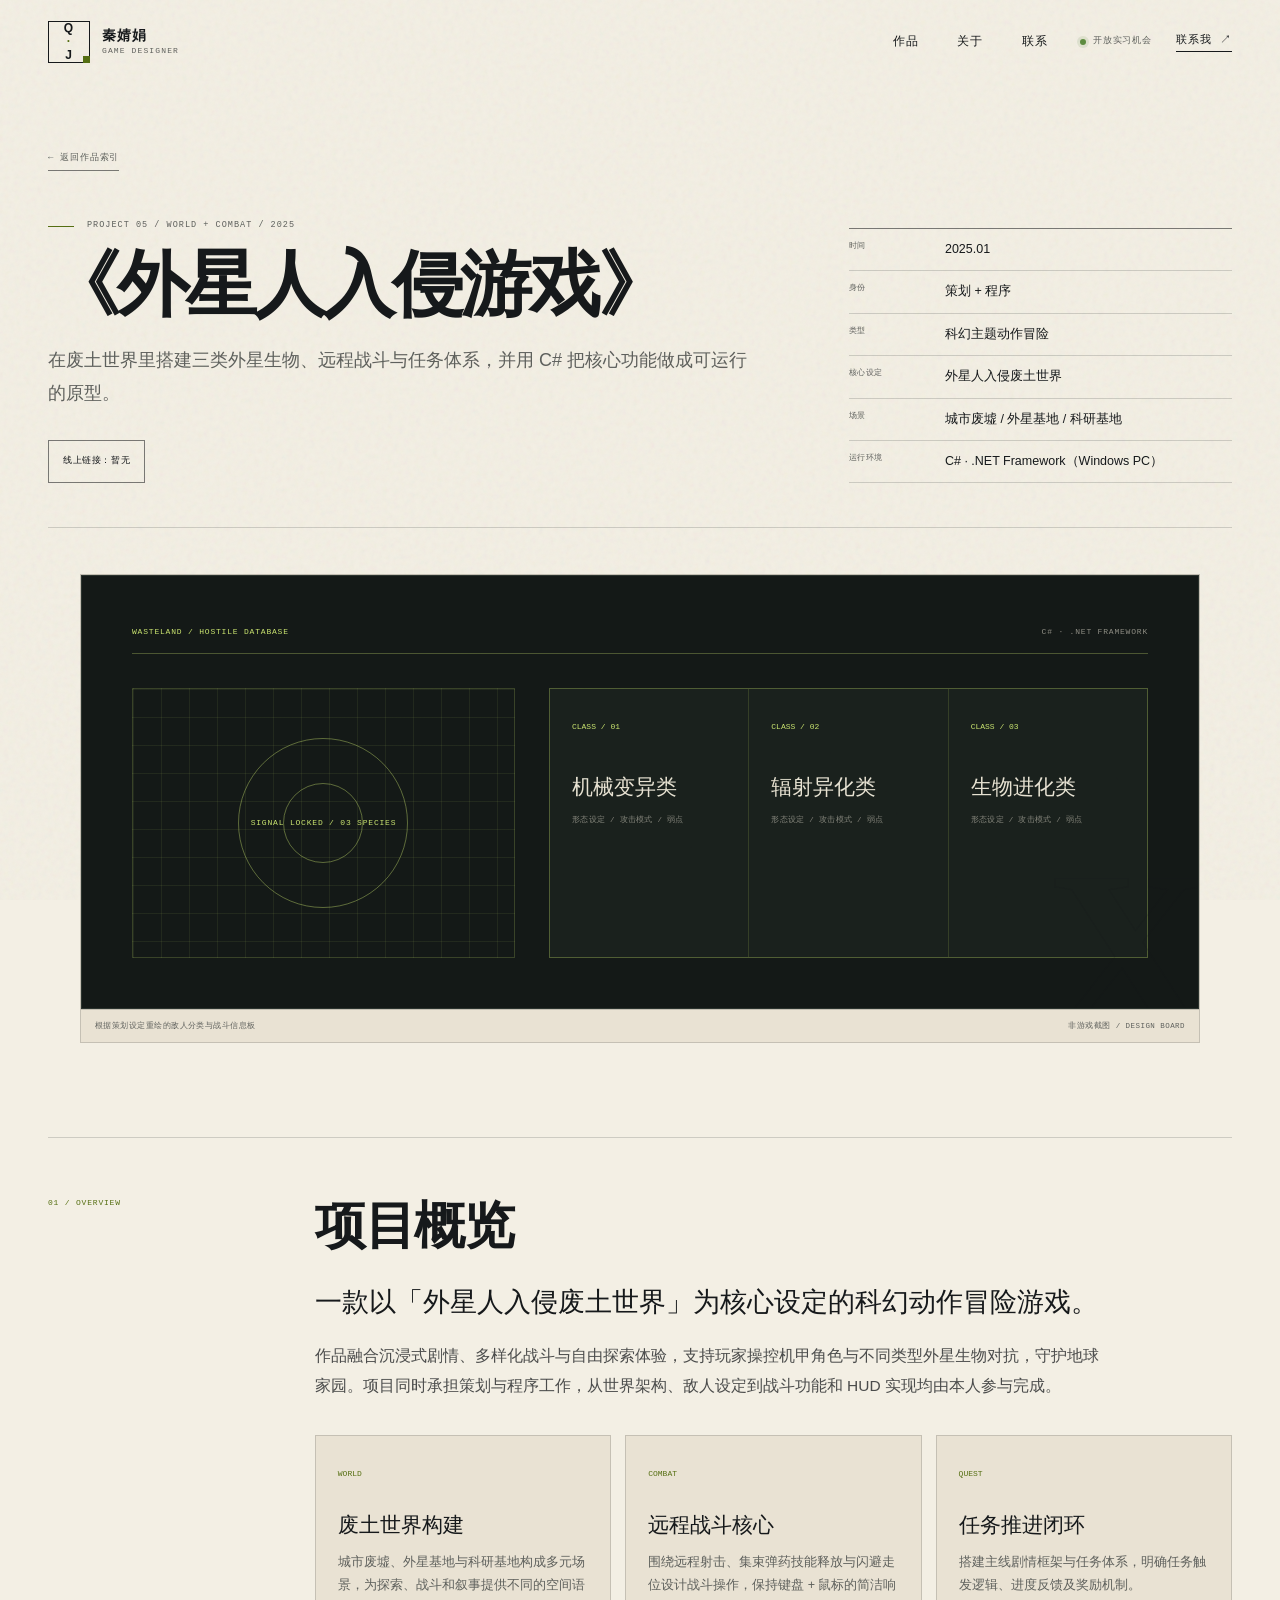
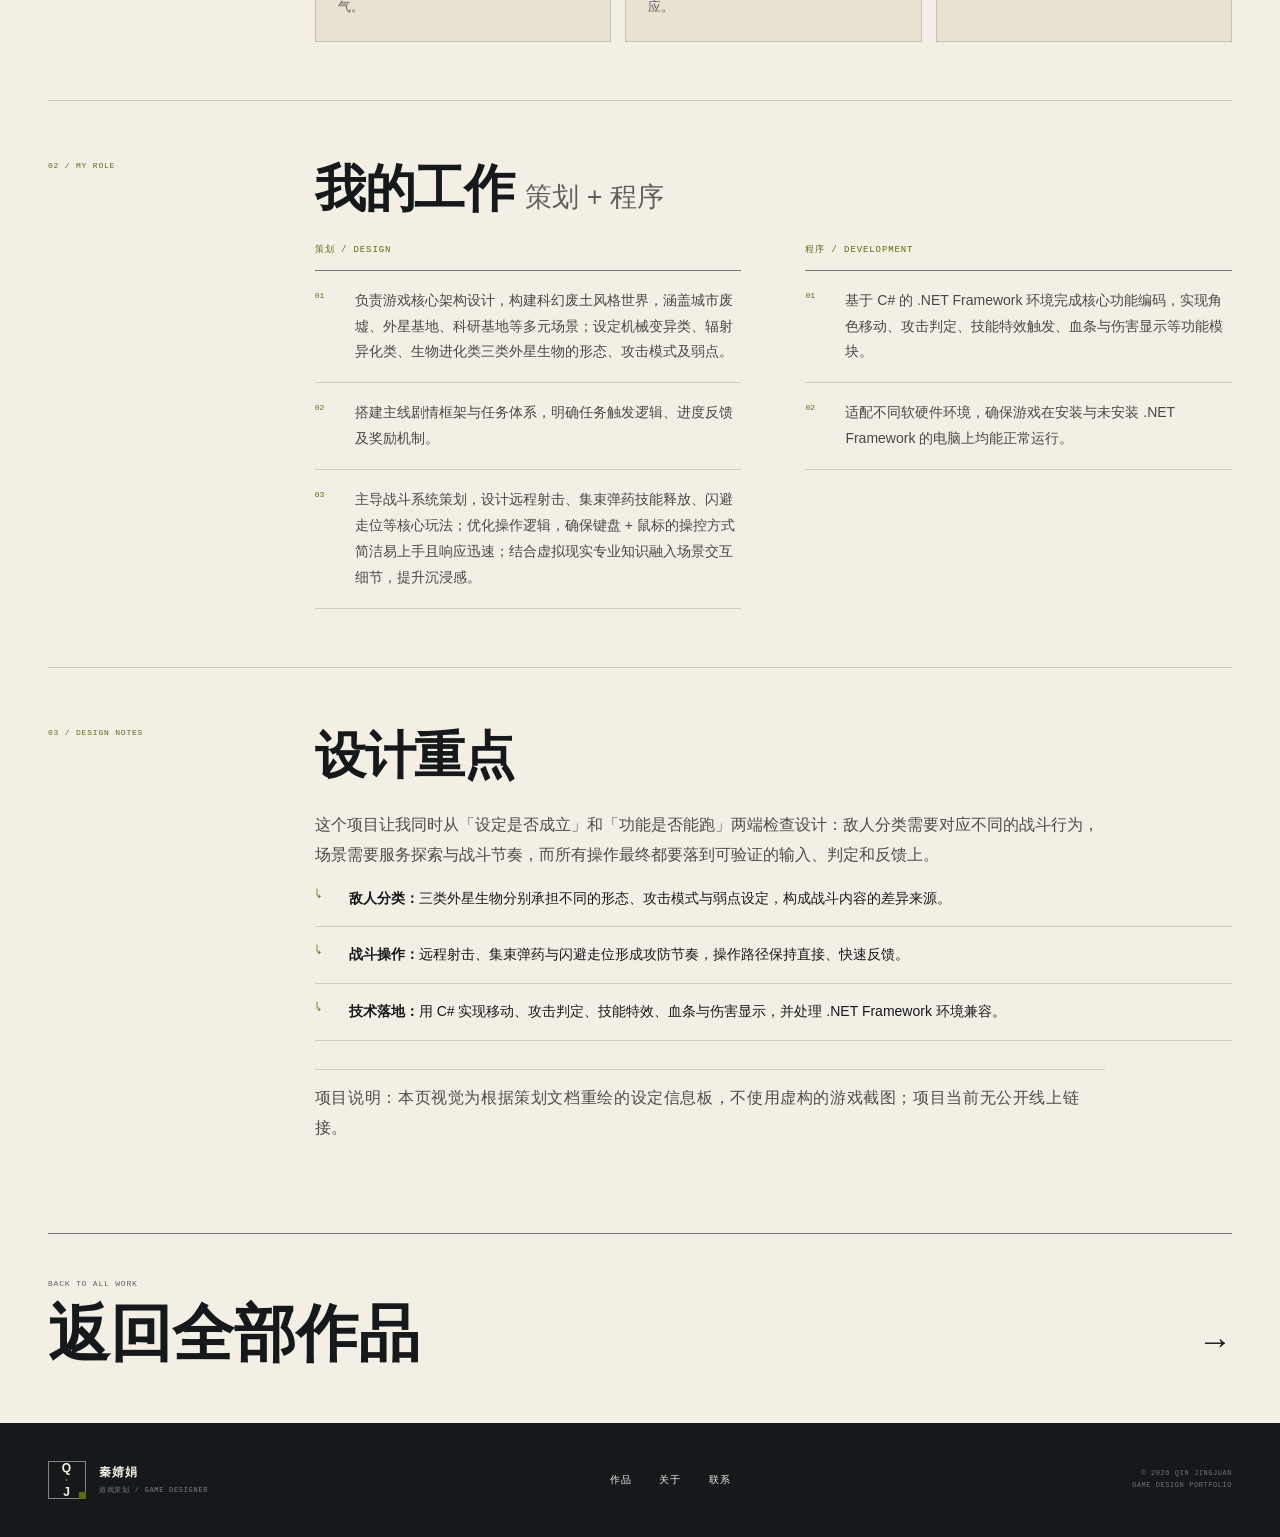
==== work/alien.html @ a2781d4a "Deploy portfolio site to GitHub Pages" ====
<!DOCTYPE html>
<html lang="zh-CN">
<head>
  <meta charset="UTF-8">
  <meta name="viewport" content="width=device-width, initial-scale=1.0">
  <meta name="description" content="《外星人入侵游戏》项目案例：秦婧娟担任策划与程序，搭建科幻废土世界、三类外星生物、战斗系统与 C# 核心功能。">
  <meta name="theme-color" content="#f3efe4">
  <title>《外星人入侵游戏》项目案例｜秦婧娟</title>
  <link rel="icon" href="../assets/img/favicon.svg" type="image/svg+xml">
  <script>document.documentElement.classList.add("js");</script>
  <link rel="stylesheet" href="../assets/css/site.css">
</head>
<body class="page-project project-alien">
  <a class="skip-link" href="#main">跳到主要内容</a>
  <div class="grain" aria-hidden="true"></div>
  <div class="scroll-progress" aria-hidden="true"><span></span></div>

  <header class="site-header" data-site-header>
    <div class="header-inner">
      <a class="brand" href="../index.html" aria-label="秦婧娟作品集首页">
        <span class="brand-mark">Q<span>·</span>J</span>
        <span class="brand-name">秦婧娟<small>GAME DESIGNER</small></span>
      </a>
      <nav class="main-nav" aria-label="主导航">
        <a href="../index.html#work">作品</a>
        <a href="../index.html#about">关于</a>
        <a href="../index.html#contact">联系</a>
      </nav>
      <div class="header-actions">
        <span class="status"><span class="status-dot" aria-hidden="true"></span>开放实习机会</span>
        <a class="nav-cta" href="../index.html#contact">联系我 <span aria-hidden="true">↗</span></a>
        <button class="menu-toggle" type="button" aria-expanded="false" aria-controls="mobile-nav">
          <span></span><span></span><span class="sr-only">打开菜单</span>
        </button>
      </div>
    </div>
  </header>

  <div class="mobile-nav" id="mobile-nav" hidden>
    <nav aria-label="移动端导航">
      <a href="../index.html#work"><span>01</span>作品</a>
      <a href="../index.html#about"><span>02</span>关于</a>
      <a href="../index.html#contact"><span>03</span>联系</a>
    </nav>
    <div class="mobile-nav-foot">
      <span>游戏策划 · 实习</span>
      <a href="mailto:1965831772@qq.com">1965831772@qq.com</a>
    </div>
  </div>

  <main id="main" class="case-main">
    <div class="case-wrap">
      <a class="back-link" href="../index.html#work">← 返回作品索引</a>

      <header class="case-heading">
        <div>
          <div class="case-kicker">PROJECT 05 / WORLD + COMBAT / 2025</div>
          <h1 class="case-title case-title-long">《外星人入侵<span class="title-break">游戏》</span></h1>
          <p class="case-lead">在废土世界里搭建三类外星生物、远程战斗与任务体系，并用 C# 把核心功能做成可运行的原型。</p>
          <div class="case-actions">
            <span class="link-button">线上链接：暂无</span>
          </div>
        </div>
        <dl class="case-meta">
          <div><dt>时间</dt><dd>2025.01</dd></div>
          <div><dt>身份</dt><dd>策划 + 程序</dd></div>
          <div><dt>类型</dt><dd>科幻主题动作冒险</dd></div>
          <div><dt>核心设定</dt><dd>外星人入侵废土世界</dd></div>
          <div><dt>场景</dt><dd>城市废墟 / 外星基地 / 科研基地</dd></div>
          <div><dt>运行环境</dt><dd>C# · .NET Framework（Windows PC）</dd></div>
        </dl>
      </header>

      <figure class="case-hero-media">
        <div class="design-board design-board-alien">
          <div class="board-head">
            <span>WASTELAND / HOSTILE DATABASE</span>
            <span>C# · .NET FRAMEWORK</span>
          </div>
          <div class="alien-board-body">
            <div class="alien-radar">
              <span>SIGNAL LOCKED / 03 SPECIES</span>
            </div>
            <div class="species-grid">
              <div class="species">
                <span>CLASS / 01</span>
                <h3>机械变异类</h3>
                <p>形态设定 / 攻击模式 / 弱点</p>
              </div>
              <div class="species">
                <span>CLASS / 02</span>
                <h3>辐射异化类</h3>
                <p>形态设定 / 攻击模式 / 弱点</p>
              </div>
              <div class="species">
                <span>CLASS / 03</span>
                <h3>生物进化类</h3>
                <p>形态设定 / 攻击模式 / 弱点</p>
              </div>
            </div>
          </div>
          <span class="board-stamp" aria-hidden="true">X</span>
        </div>
        <figcaption>
          <span>根据策划设定重绘的敌人分类与战斗信息板</span>
          <span>非游戏截图 / DESIGN BOARD</span>
        </figcaption>
      </figure>

      <div class="case-body">
        <section class="case-section" id="overview">
          <div class="case-label">01 / OVERVIEW</div>
          <div class="case-content">
            <h2>项目概览</h2>
            <p class="case-lead-text">一款以「外星人入侵废土世界」为核心设定的科幻动作冒险游戏。</p>
            <p>作品融合沉浸式剧情、多样化战斗与自由探索体验，支持玩家操控机甲角色与不同类型外星生物对抗，守护地球家园。项目同时承担策划与程序工作，从世界架构、敌人设定到战斗功能和 HUD 实现均由本人参与完成。</p>
            <div class="highlight-grid">
              <div class="highlight">
                <span>WORLD</span>
                <h3>废土世界构建</h3>
                <p>城市废墟、外星基地与科研基地构成多元场景，为探索、战斗和叙事提供不同的空间语气。</p>
              </div>
              <div class="highlight">
                <span>COMBAT</span>
                <h3>远程战斗核心</h3>
                <p>围绕远程射击、集束弹药技能释放与闪避走位设计战斗操作，保持键盘 + 鼠标的简洁响应。</p>
              </div>
              <div class="highlight">
                <span>QUEST</span>
                <h3>任务推进闭环</h3>
                <p>搭建主线剧情框架与任务体系，明确任务触发逻辑、进度反馈及奖励机制。</p>
              </div>
            </div>
          </div>
        </section>

        <section class="case-section" id="work">
          <div class="case-label">02 / MY ROLE</div>
          <div class="case-content">
            <h2>我的工作 <span class="cn-small">策划 + 程序</span></h2>
            <div class="work-columns">
              <div>
                <h3>策划 / DESIGN</h3>
                <ol class="work-list">
                  <li><span>01</span><p>负责游戏核心架构设计，构建科幻废土风格世界，涵盖城市废墟、外星基地、科研基地等多元场景；设定机械变异类、辐射异化类、生物进化类三类外星生物的形态、攻击模式及弱点。</p></li>
                  <li><span>02</span><p>搭建主线剧情框架与任务体系，明确任务触发逻辑、进度反馈及奖励机制。</p></li>
                  <li><span>03</span><p>主导战斗系统策划，设计远程射击、集束弹药技能释放、闪避走位等核心玩法；优化操作逻辑，确保键盘 + 鼠标的操控方式简洁易上手且响应迅速；结合虚拟现实专业知识融入场景交互细节，提升沉浸感。</p></li>
                </ol>
              </div>
              <div>
                <h3>程序 / DEVELOPMENT</h3>
                <ol class="work-list">
                  <li><span>01</span><p>基于 C# 的 .NET Framework 环境完成核心功能编码，实现角色移动、攻击判定、技能特效触发、血条与伤害显示等功能模块。</p></li>
                  <li><span>02</span><p>适配不同软硬件环境，确保游戏在安装与未安装 .NET Framework 的电脑上均能正常运行。</p></li>
                </ol>
              </div>
            </div>
          </div>
        </section>

        <section class="case-section" id="design">
          <div class="case-label">03 / DESIGN NOTES</div>
          <div class="case-content">
            <h2>设计重点</h2>
            <p>这个项目让我同时从「设定是否成立」和「功能是否能跑」两端检查设计：敌人分类需要对应不同的战斗行为，场景需要服务探索与战斗节奏，而所有操作最终都要落到可验证的输入、判定和反馈上。</p>
            <ul class="result-list">
              <li><p><strong>敌人分类：</strong>三类外星生物分别承担不同的形态、攻击模式与弱点设定，构成战斗内容的差异来源。</p></li>
              <li><p><strong>战斗操作：</strong>远程射击、集束弹药与闪避走位形成攻防节奏，操作路径保持直接、快速反馈。</p></li>
              <li><p><strong>技术落地：</strong>用 C# 实现移动、攻击判定、技能特效、血条与伤害显示，并处理 .NET Framework 环境兼容。</p></li>
            </ul>
            <p class="note-line">项目说明：本页视觉为根据策划文档重绘的设定信息板，不使用虚构的游戏截图；项目当前无公开线上链接。</p>
          </div>
        </section>

        <a class="next-project" href="../index.html#work">
          <div><small>BACK TO ALL WORK</small><strong>返回全部作品</strong></div>
          <span aria-hidden="true">→</span>
        </a>
      </div>
    </div>
  </main>

  <footer class="site-footer">
    <div class="container footer-grid">
      <div class="footer-brand">
        <span class="brand-mark brand-mark-light">Q<span>·</span>J</span>
        <div><strong>秦婧娟</strong><span>游戏策划 / GAME DESIGNER</span></div>
      </div>
      <nav class="footer-nav" aria-label="页脚导航">
        <a href="../index.html#work">作品</a>
        <a href="../index.html#about">关于</a>
        <a href="../index.html#contact">联系</a>
      </nav>
      <p class="footer-note">© 2026 QIN JINGJUAN<br>GAME DESIGN PORTFOLIO</p>
    </div>
  </footer>

  <div class="toast" role="status" aria-live="polite"></div>
  <script src="../assets/js/site.js"></script>
</body>
</html>
---- assets/css/site.css ----
@font-face {
  font-family: "Noto Serif SC Local";
  src: local("Noto Serif SC"), local("NotoSerifSC-VF"), local("Source Han Serif SC"), local("STSong");
  font-weight: 100 900;
  font-style: normal;
  font-display: swap;
}

@font-face {
  font-family: "Noto Sans SC Local";
  src: local("Noto Sans SC"), local("NotoSansSC-VF"), local("PingFang SC"), local("Microsoft YaHei");
  font-weight: 100 900;
  font-style: normal;
  font-display: swap;
}

:root {
  --bg: #f3efe4;
  --surface: #e9e2d3;
  --surface-2: #ded4c1;
  --ink: #16191b;
  --muted: #5f615d;
  --line: rgba(22, 25, 27, 0.17);
  --line-strong: rgba(22, 25, 27, 0.55);
  --accent: #b93a20;
  --accent-strong: #8f2c18;
  --navy: #183746;
  --cream: #f3efe4;
  --display: "Noto Serif SC Local", "Noto Serif SC", "Source Han Serif SC", "Songti SC", "STSong", "SimSun", serif;
  --sans: "Noto Sans SC Local", "Noto Sans SC", "Helvetica Neue", "PingFang SC", "Hiragino Sans GB", "Microsoft YaHei", sans-serif;
  --mono: "SFMono-Regular", "Cascadia Mono", "Roboto Mono", Consolas, "Liberation Mono", monospace;
  --ease: cubic-bezier(0.2, 0.72, 0.28, 1);
}

*,
*::before,
*::after {
  box-sizing: border-box;
}

html {
  scroll-behavior: smooth;
  -webkit-text-size-adjust: 100%;
}

body {
  margin: 0;
  background: var(--bg);
  color: var(--ink);
  font-family: var(--sans);
  font-size: 16px;
  line-height: 1.6;
  overflow-x: clip;
  text-rendering: optimizeLegibility;
  -webkit-font-smoothing: antialiased;
  transition: background-color 0.35s ease, color 0.35s ease;
}

body.menu-open {
  overflow: hidden;
}

::selection {
  background: var(--accent);
  color: var(--cream);
}

img,
svg {
  display: block;
  max-width: 100%;
}

img {
  height: auto;
}

a {
  color: inherit;
  text-decoration: none;
}

a:focus-visible,
button:focus-visible,
img[role="button"]:focus-visible {
  outline: 2px solid var(--accent);
  outline-offset: 3px;
}

button,
input,
textarea {
  font: inherit;
}

button {
  color: inherit;
}

p,
h1,
h2,
h3,
h4,
figure,
dl,
dd {
  margin: 0;
}

ul,
ol {
  margin: 0;
}

.sr-only {
  position: absolute;
  width: 1px;
  height: 1px;
  padding: 0;
  margin: -1px;
  overflow: hidden;
  clip: rect(0, 0, 0, 0);
  white-space: nowrap;
  border: 0;
}

.skip-link {
  position: fixed;
  top: 12px;
  left: 12px;
  z-index: 1000;
  padding: 10px 14px;
  background: var(--ink);
  color: var(--cream);
  font-family: var(--mono);
  font-size: 11px;
  transform: translateY(-160%);
  transition: transform 0.2s ease;
}

.skip-link:focus {
  transform: translateY(0);
}

.grain {
  position: fixed;
  inset: 0;
  z-index: 400;
  pointer-events: none;
  opacity: 0.2;
  mix-blend-mode: multiply;
  background-image: url("data:image/svg+xml,%3Csvg viewBox='0 0 180 180' xmlns='http://www.w3.org/2000/svg'%3E%3Cfilter id='n'%3E%3CfeTurbulence type='fractalNoise' baseFrequency='.9' numOctaves='3' stitchTiles='stitch'/%3E%3C/filter%3E%3Crect width='100%25' height='100%25' filter='url(%23n)' opacity='.32'/%3E%3C/svg%3E");
}

.theme-noir .grain {
  mix-blend-mode: screen;
  opacity: 0.13;
}

.scroll-progress {
  position: fixed;
  top: 0;
  left: 0;
  z-index: 220;
  width: 100%;
  height: 3px;
  background: transparent;
  pointer-events: none;
}

.scroll-progress span {
  display: block;
  width: 0%;
  height: 100%;
  background: var(--accent);
  transition: width 0.1s linear;
}

.container {
  width: min(1440px, calc(100% - 96px));
  margin-inline: auto;
}

/* ---------- Header ---------- */

.site-header {
  position: fixed;
  top: 0;
  left: 0;
  z-index: 150;
  width: 100%;
  height: 84px;
  border-bottom: 1px solid transparent;
  transition: height 0.35s var(--ease), background-color 0.35s ease, border-color 0.35s ease, backdrop-filter 0.35s ease;
}

.site-header.is-scrolled {
  height: 72px;
  background: color-mix(in srgb, var(--bg) 88%, transparent);
  border-bottom-color: var(--line);
  backdrop-filter: blur(16px) saturate(130%);
}

.header-inner {
  width: min(1440px, calc(100% - 96px));
  height: 100%;
  margin-inline: auto;
  display: flex;
  align-items: center;
  gap: 32px;
}

.brand {
  display: inline-flex;
  align-items: center;
  gap: 12px;
  flex: none;
}

.brand-mark {
  width: 42px;
  height: 42px;
  display: grid;
  place-items: center;
  border: 1px solid currentColor;
  font-family: var(--sans);
  font-size: 12px;
  font-weight: 700;
  letter-spacing: 0.08em;
  line-height: 1;
  position: relative;
}

.brand-mark span {
  color: var(--accent);
}

.brand-mark::after {
  content: "";
  position: absolute;
  right: -1px;
  bottom: -1px;
  width: 7px;
  height: 7px;
  background: var(--accent);
}

.brand-name {
  display: flex;
  flex-direction: column;
  gap: 1px;
  font-size: 14px;
  font-weight: 600;
  letter-spacing: 0.08em;
  line-height: 1.25;
}

.brand-name small {
  font-family: var(--mono);
  font-size: 8px;
  font-weight: 400;
  letter-spacing: 0.14em;
  color: var(--muted);
}

.main-nav {
  display: flex;
  align-items: center;
  gap: 38px;
  margin-left: auto;
  font-size: 12px;
  letter-spacing: 0.1em;
}

.main-nav a {
  position: relative;
  padding: 8px 0;
}

.main-nav a::after {
  content: "";
  position: absolute;
  left: 0;
  bottom: 2px;
  width: 100%;
  height: 1px;
  background: currentColor;
  transform: scaleX(0);
  transform-origin: right;
  transition: transform 0.35s var(--ease);
}

.main-nav a:hover::after,
.main-nav a:focus-visible::after {
  transform: scaleX(1);
  transform-origin: left;
}

.header-actions {
  display: flex;
  align-items: center;
  gap: 24px;
}

.status {
  display: inline-flex;
  align-items: center;
  gap: 7px;
  font-family: var(--mono);
  font-size: 8.5px;
  letter-spacing: 0.09em;
  color: var(--muted);
  white-space: nowrap;
}

.status-dot {
  display: inline-block;
  width: 6px;
  height: 6px;
  border-radius: 50%;
  background: #5e8d40;
  box-shadow: 0 0 0 3px rgba(94, 141, 64, 0.13);
  animation: pulse 3.4s ease-in-out infinite;
}

@keyframes pulse {
  0%,
  100% {
    opacity: 1;
  }
  50% {
    opacity: 0.45;
  }
}

.nav-cta {
  display: inline-flex;
  align-items: center;
  gap: 8px;
  padding-bottom: 3px;
  border-bottom: 1px solid var(--ink);
  font-size: 11px;
  letter-spacing: 0.1em;
  transition: color 0.25s ease, border-color 0.25s ease;
}

.nav-cta:hover {
  color: var(--accent);
  border-color: var(--accent);
}

.menu-toggle {
  display: none;
  width: 42px;
  height: 42px;
  border: 1px solid var(--line-strong);
  background: transparent;
  cursor: pointer;
  padding: 0;
  place-items: center;
  align-content: center;
  gap: 5px;
}

.menu-toggle span:not(.sr-only) {
  display: block;
  width: 17px;
  height: 1px;
  background: currentColor;
  transition: transform 0.3s ease;
}

.menu-toggle[aria-expanded="true"] span:first-child {
  transform: translateY(3px) rotate(45deg);
}

.menu-toggle[aria-expanded="true"] span:nth-child(2) {
  transform: translateY(-3px) rotate(-45deg);
}

.mobile-nav {
  position: fixed;
  inset: 68px 0 0;
  z-index: 140;
  background: var(--bg);
  padding: 44px 24px 28px;
  flex-direction: column;
  justify-content: space-between;
}

.mobile-nav.is-open {
  display: flex;
}

.mobile-nav nav {
  display: flex;
  flex-direction: column;
}

.mobile-nav nav a {
  display: flex;
  align-items: baseline;
  gap: 18px;
  padding: 22px 0;
  border-bottom: 1px solid var(--line);
  font-family: var(--display);
  font-size: clamp(34px, 11vw, 52px);
  line-height: 1;
}

.mobile-nav nav a span {
  font-family: var(--mono);
  font-size: 9px;
  color: var(--accent);
}

.mobile-nav-foot {
  display: flex;
  flex-direction: column;
  gap: 8px;
  padding-top: 24px;
  border-top: 1px solid var(--line);
  font-family: var(--mono);
  font-size: 9px;
  letter-spacing: 0.08em;
  color: var(--muted);
}

.mobile-nav-foot a {
  font-size: 12px;
  color: var(--ink);
}

/* ---------- Home hero ---------- */

.hero {
  min-height: 100svh;
  padding-top: 84px;
  display: flex;
  flex-direction: column;
  justify-content: space-between;
  position: relative;
}

.hero::before {
  content: "";
  position: absolute;
  inset: 84px 0 0;
  pointer-events: none;
  background-image:
    linear-gradient(to right, transparent calc(50% - 0.5px), var(--line) 50%, transparent calc(50% + 0.5px)),
    linear-gradient(to bottom, transparent 64%, var(--line) 64%, transparent calc(64% + 1px));
  opacity: 0.34;
}

.hero-grid {
  flex: 1;
  display: grid;
  grid-template-columns: minmax(0, 1.22fr) minmax(330px, 0.78fr);
  align-items: center;
  gap: clamp(48px, 7vw, 112px);
  padding-top: clamp(54px, 7vw, 96px);
  padding-bottom: 64px;
  position: relative;
  z-index: 1;
}

.eyebrow {
  display: flex;
  justify-content: space-between;
  gap: 24px;
  max-width: 620px;
  padding-bottom: 12px;
  border-bottom: 1px solid var(--line);
  font-family: var(--mono);
  font-size: 9px;
  letter-spacing: 0.13em;
  color: var(--muted);
}

.hero h1 {
  max-width: 930px;
  margin: 26px 0 32px;
  font-family: var(--display);
  font-size: clamp(62px, 8.7vw, 138px);
  font-weight: 620;
  line-height: 0.96;
  letter-spacing: -0.035em;
  text-wrap: balance;
}

.mark {
  position: relative;
  display: inline-block;
  z-index: 0;
  background-image: linear-gradient(transparent 73%, color-mix(in srgb, var(--accent) 30%, transparent) 73%);
  background-repeat: no-repeat;
  background-size: 100% 100%;
}

.hero-intro {
  max-width: 610px;
  color: var(--muted);
  font-size: 17px;
  line-height: 1.95;
  letter-spacing: 0.005em;
}

.hero-actions {
  display: flex;
  align-items: center;
  gap: 28px;
  margin-top: 34px;
}

.button {
  display: inline-flex;
  align-items: center;
  justify-content: space-between;
  gap: 30px;
  min-height: 48px;
  padding: 12px 20px;
  border: 1px solid var(--ink);
  background: transparent;
  font-size: 11px;
  font-weight: 500;
  letter-spacing: 0.1em;
  line-height: 1;
  cursor: pointer;
  transition: background-color 0.25s ease, color 0.25s ease, border-color 0.25s ease;
}

.button span {
  font-size: 14px;
  transition: transform 0.3s var(--ease);
}

.button:hover span {
  transform: translate(2px, 2px);
}

.button-primary {
  background: var(--ink);
  color: var(--cream);
}

.button-primary:hover {
  background: var(--accent);
  border-color: var(--accent);
  color: var(--cream);
}

.text-link {
  display: inline-flex;
  align-items: center;
  gap: 12px;
  padding-bottom: 4px;
  border-bottom: 1px solid var(--line-strong);
  font-size: 11px;
  letter-spacing: 0.08em;
  transition: color 0.25s ease, border-color 0.25s ease;
}

.text-link:hover {
  color: var(--accent);
  border-color: var(--accent);
}

.hero-facts {
  display: grid;
  grid-template-columns: repeat(3, minmax(0, 1fr));
  max-width: 540px;
  margin-top: 56px;
  border-top: 1px solid var(--line);
}

.hero-facts div {
  display: flex;
  flex-direction: column-reverse;
  gap: 2px;
  padding: 16px 16px 0 0;
  border-right: 1px solid var(--line);
}

.hero-facts div:last-child {
  border-right: 0;
}

.hero-facts dt {
  font-family: var(--mono);
  font-size: 8px;
  letter-spacing: 0.1em;
  color: var(--muted);
}

.hero-facts dd {
  font-family: var(--display);
  font-size: 29px;
  font-weight: 500;
  line-height: 1.1;
}

.hero-visual {
  width: 100%;
  max-width: 420px;
  justify-self: end;
  position: relative;
  padding: 26px 24px 54px 0;
}

.hero-ghost {
  position: absolute;
  top: -120px;
  right: -42px;
  z-index: 0;
  font-family: var(--display);
  font-size: clamp(180px, 19vw, 300px);
  font-weight: 600;
  line-height: 1;
  color: transparent;
  -webkit-text-stroke: 1px var(--line);
  pointer-events: none;
}

.player-card {
  position: relative;
  z-index: 1;
  margin: 0;
  padding: 12px 12px 0;
  background: #e7dfcd;
  border: 1px solid var(--ink);
  box-shadow: 16px 16px 0 var(--navy);
  transform: rotate(1.25deg);
  transition: transform 0.6s var(--ease), box-shadow 0.6s var(--ease);
}

.player-card:hover {
  transform: rotate(0deg) translateY(-4px);
  box-shadow: 20px 22px 0 var(--navy);
}

.player-card-top {
  display: flex;
  justify-content: space-between;
  gap: 12px;
  padding: 2px 2px 10px;
  font-family: var(--mono);
  font-size: 7.5px;
  letter-spacing: 0.13em;
  color: #4e4c46;
}

.portrait-frame {
  position: relative;
  overflow: hidden;
  aspect-ratio: 3 / 4;
  background: #b93226;
}

.portrait-frame img {
  width: 100%;
  height: 100%;
  object-fit: cover;
  filter: saturate(0.92) contrast(1.03);
  transition: filter 0.6s ease, transform 0.9s var(--ease);
}

.player-card:hover .portrait-frame img {
  filter: saturate(1.04) contrast(1.02);
  transform: scale(1.018);
}

.frame-corner {
  position: absolute;
  width: 18px;
  height: 18px;
  border-color: rgba(243, 239, 228, 0.92);
  border-style: solid;
  pointer-events: none;
}

.frame-corner-tl {
  top: 9px;
  left: 9px;
  border-width: 1px 0 0 1px;
}

.frame-corner-tr {
  top: 9px;
  right: 9px;
  border-width: 1px 1px 0 0;
}

.frame-corner-bl {
  bottom: 9px;
  left: 9px;
  border-width: 0 0 1px 1px;
}

.frame-corner-br {
  right: 9px;
  bottom: 9px;
  border-width: 0 1px 1px 0;
}

.player-card-caption {
  display: flex;
  align-items: flex-end;
  justify-content: space-between;
  gap: 12px;
  padding: 14px 2px;
  border-bottom: 1px solid rgba(22, 25, 27, 0.28);
}

.player-card-caption div {
  display: flex;
  flex-direction: column;
  gap: 3px;
}

.player-card-caption strong {
  font-family: var(--display);
  font-size: 20px;
  font-weight: 600;
  line-height: 1.2;
}

.player-card-caption div span,
.card-serial {
  font-family: var(--mono);
  font-size: 7.5px;
  letter-spacing: 0.08em;
  color: #56544e;
}

.player-card-stats {
  display: grid;
  grid-template-columns: repeat(3, 1fr);
  padding: 12px 0 15px;
}

.player-card-stats div {
  display: flex;
  flex-direction: column;
  gap: 1px;
  padding-left: 10px;
  border-left: 1px solid rgba(22, 25, 27, 0.22);
}

.player-card-stats div:first-child {
  padding-left: 2px;
  border-left: 0;
}

.player-card-stats b {
  font-family: var(--display);
  font-size: 18px;
  font-weight: 600;
  line-height: 1.1;
}

.player-card-stats span {
  font-family: var(--mono);
  font-size: 6.5px;
  letter-spacing: 0.08em;
  color: #56544e;
}

.barcode {
  height: 25px;
  margin: 0 2px 12px;
  opacity: 0.68;
  background: repeating-linear-gradient(
    90deg,
    var(--ink) 0 2px,
    transparent 2px 4px,
    var(--ink) 4px 5px,
    transparent 5px 9px,
    var(--ink) 9px 10px,
    transparent 10px 14px
  );
}

.hero-stamp {
  position: absolute;
  right: -22px;
  bottom: -6px;
  z-index: 2;
  width: 112px;
  height: 112px;
  display: flex;
  flex-direction: column;
  align-items: center;
  justify-content: center;
  gap: 1px;
  border: 1px solid var(--line-strong);
  border-radius: 50%;
  background: var(--bg);
  font-family: var(--mono);
  font-size: 8px;
  letter-spacing: 0.13em;
  transform: rotate(11deg);
}

.hero-stamp::before {
  content: "";
  position: absolute;
  inset: 8px;
  border: 1px dashed var(--line);
  border-radius: 50%;
}

.hero-foot {
  display: flex;
  align-items: center;
  justify-content: space-between;
  gap: 24px;
  padding-top: 16px;
  padding-bottom: 17px;
  border-top: 1px solid var(--line);
  font-family: var(--mono);
  font-size: 8px;
  letter-spacing: 0.1em;
  color: var(--muted);
  position: relative;
  z-index: 1;
}

.scroll-cue {
  display: inline-flex;
  align-items: center;
  gap: 9px;
}

.scroll-cue i {
  display: inline-block;
  width: 30px;
  height: 1px;
  background: var(--accent);
  position: relative;
}

.scroll-cue i::after {
  content: "";
  position: absolute;
  right: 0;
  top: -2px;
  width: 5px;
  height: 5px;
  border-right: 1px solid var(--accent);
  border-bottom: 1px solid var(--accent);
  transform: rotate(-45deg);
}

/* ---------- Marquee ---------- */

.marquee {
  overflow: hidden;
  background: var(--ink);
  color: var(--cream);
  padding: 15px 0 14px;
  border-block: 1px solid var(--ink);
}

.marquee-track {
  display: flex;
  align-items: center;
  width: max-content;
  animation: marquee 34s linear infinite;
}

.marquee:hover .marquee-track {
  animation-play-state: paused;
}

.marquee span {
  padding-inline: 27px;
  font-family: var(--display);
  font-size: 19px;
  letter-spacing: 0.04em;
  white-space: nowrap;
}

.marquee i {
  font-style: normal;
  color: var(--accent);
  font-size: 13px;
}

@keyframes marquee {
  to {
    transform: translateX(-50%);
  }
}

/* ---------- Work ---------- */

.work-section {
  padding: 116px 0 128px;
}

.section-head {
  display: grid;
  grid-template-columns: minmax(220px, 4fr) minmax(0, 8fr);
  gap: 48px;
  padding-bottom: 58px;
}

.section-tag {
  display: flex;
  align-items: baseline;
  gap: 12px;
  align-self: start;
  padding-top: 12px;
  border-top: 1px solid var(--line-strong);
  font-family: var(--mono);
  font-size: 9px;
  letter-spacing: 0.12em;
}

.section-tag span:first-child {
  color: var(--accent);
}

.section-heading h2 {
  font-family: var(--display);
  font-size: clamp(48px, 6.1vw, 88px);
  font-weight: 600;
  line-height: 1.06;
  letter-spacing: -0.03em;
}

.section-heading p {
  max-width: 570px;
  margin-top: 26px;
  color: var(--muted);
  font-size: 14.5px;
  line-height: 1.9;
}

.featured-card {
  display: grid;
  grid-template-columns: minmax(0, 0.96fr) minmax(0, 1.04fr);
  min-height: 552px;
  overflow: hidden;
  position: relative;
  background: var(--navy);
  color: var(--cream);
  border: 1px solid var(--ink);
}

.featured-copy {
  display: flex;
  flex-direction: column;
  justify-content: space-between;
  gap: 28px;
  padding: clamp(28px, 4vw, 56px);
  position: relative;
  z-index: 2;
}

.card-kicker {
  display: flex;
  justify-content: space-between;
  gap: 20px;
  padding-bottom: 12px;
  border-bottom: 1px solid rgba(243, 239, 228, 0.2);
  font-family: var(--mono);
  font-size: 8.5px;
  letter-spacing: 0.11em;
  color: rgba(243, 239, 228, 0.62);
}

.card-kicker span:first-child {
  color: #f1a58f;
}

.featured-role {
  margin-bottom: 8px;
  font-family: var(--mono);
  font-size: 9px;
  letter-spacing: 0.12em;
  color: #f1a58f;
}

.featured-copy h3 {
  margin-bottom: 22px;
  font-family: var(--display);
  font-size: clamp(54px, 5.9vw, 88px);
  font-weight: 600;
  line-height: 0.96;
  letter-spacing: -0.035em;
}

.featured-desc {
  max-width: 530px;
  font-size: 14.5px;
  line-height: 1.9;
  color: rgba(243, 239, 228, 0.76);
}

.tag-list {
  display: flex;
  flex-wrap: wrap;
  gap: 7px;
  padding: 0;
  list-style: none;
}

.tag-list li {
  padding: 5px 9px;
  border: 1px solid rgba(243, 239, 228, 0.28);
  font-family: var(--mono);
  font-size: 8px;
  letter-spacing: 0.06em;
  white-space: nowrap;
}

.card-cta {
  display: inline-flex;
  align-items: center;
  gap: 18px;
  width: fit-content;
  padding-bottom: 5px;
  border-bottom: 1px solid rgba(243, 239, 228, 0.6);
  font-size: 10px;
  letter-spacing: 0.1em;
}

.card-cta span {
  font-size: 14px;
  transition: transform 0.35s var(--ease);
}

.featured-card:hover .card-cta span {
  transform: translate(3px, -3px);
}

.featured-media {
  position: relative;
  min-height: 440px;
  overflow: hidden;
  display: flex;
  align-items: center;
  justify-content: center;
  padding: clamp(28px, 4vw, 56px) clamp(26px, 4vw, 52px) 0;
  background:
    radial-gradient(circle at 78% 18%, rgba(255, 255, 255, 0.34), transparent 36%),
    #8ecadd;
}

.featured-media::after {
  content: "";
  position: absolute;
  inset: 0;
  border: 10px solid rgba(243, 239, 228, 0.08);
  pointer-events: none;
}

.featured-media img {
  width: 100%;
  height: auto;
  object-fit: contain;
  border: 1px solid rgba(9, 17, 21, 0.35);
  box-shadow: 0 22px 48px rgba(9, 17, 21, 0.28);
  transition: transform 0.9s var(--ease);
}

.featured-card:hover .featured-media img {
  transform: scale(1.035);
}

.featured-media figcaption {
  position: absolute;
  right: 0;
  bottom: 0;
  left: 0;
  z-index: 2;
  display: flex;
  justify-content: space-between;
  gap: 20px;
  padding: 11px 15px;
  background: rgba(9, 17, 21, 0.78);
  backdrop-filter: blur(8px);
  font-family: var(--mono);
  font-size: 8px;
  letter-spacing: 0.07em;
  color: rgba(243, 239, 228, 0.8);
}

.featured-index {
  position: absolute;
  right: 1.8%;
  bottom: -9%;
  z-index: 1;
  font-family: var(--display);
  font-size: clamp(180px, 23vw, 340px);
  font-weight: 600;
  line-height: 1;
  color: transparent;
  -webkit-text-stroke: 1px rgba(243, 239, 228, 0.16);
  pointer-events: none;
}

.project-grid {
  display: grid;
  grid-template-columns: repeat(2, minmax(0, 1fr));
  gap: 24px;
  margin-top: 24px;
}

.project-card {
  background: var(--surface);
  border: 1px solid var(--line);
  overflow: hidden;
  transition: transform 0.45s var(--ease), border-color 0.35s ease, box-shadow 0.45s var(--ease);
}

.project-card > a {
  display: flex;
  flex-direction: column;
  height: 100%;
}

.project-card:hover {
  transform: translateY(-6px);
  border-color: var(--ink);
  box-shadow: 0 12px 0 rgba(22, 25, 27, 0.08);
}

.project-cover {
  position: relative;
  aspect-ratio: 16 / 10;
  overflow: hidden;
  background: var(--surface-2);
}

.project-cover > img {
  width: 100%;
  height: 100%;
  object-fit: cover;
  transition: transform 0.8s var(--ease);
}

.project-card:hover .project-cover > img {
  transform: scale(1.035);
}

.project-info {
  position: relative;
  flex: 1;
  padding: 24px 30px 30px;
}

.project-meta {
  display: flex;
  justify-content: space-between;
  gap: 20px;
  margin-bottom: 16px;
  padding-bottom: 11px;
  border-bottom: 1px solid var(--line);
  font-family: var(--mono);
  font-size: 8.5px;
  letter-spacing: 0.1em;
  color: var(--muted);
}

.project-meta span:first-child {
  color: var(--accent);
}

.project-info h3 {
  font-family: var(--display);
  font-size: clamp(26px, 2.4vw, 34px);
  font-weight: 600;
  line-height: 1.18;
  letter-spacing: -0.02em;
}

.project-info h3 em {
  display: block;
  margin-top: 5px;
  font-family: var(--sans);
  font-size: 0.48em;
  font-style: normal;
  font-weight: 500;
  letter-spacing: 0.1em;
  color: var(--muted);
}

.project-sub {
  margin: 8px 0 13px;
  font-family: var(--mono);
  font-size: 8px;
  letter-spacing: 0.06em;
  color: var(--accent);
}

.project-desc {
  max-width: 92%;
  margin-bottom: 22px;
  color: var(--muted);
  font-size: 13.5px;
  line-height: 1.8;
}

.tag-list-small li {
  border-color: var(--line);
  color: var(--muted);
  font-size: 7.5px;
}

.project-arrow {
  position: absolute;
  right: 29px;
  bottom: 28px;
  font-size: 20px;
  transition: transform 0.35s var(--ease), color 0.25s ease;
}

.project-card:hover .project-arrow {
  color: var(--accent);
  transform: translate(3px, -3px);
}

/* Project covers */

.cover-diaodiao svg {
  width: 100%;
  height: 100%;
  object-fit: cover;
}

.cover-dormiveglia > img {
  filter: grayscale(1) contrast(1.05);
}

.cover-dormiveglia::after {
  content: "";
  position: absolute;
  inset: 0;
  background: linear-gradient(180deg, transparent 54%, rgba(0, 0, 0, 0.5));
  pointer-events: none;
}

.cover-label {
  position: absolute;
  top: 16px;
  left: 16px;
  z-index: 2;
  padding: 5px 7px;
  background: var(--ink);
  color: var(--cream);
  font-family: var(--mono);
  font-size: 7px;
  letter-spacing: 0.11em;
}

.cover-mark {
  position: absolute;
  right: 18px;
  bottom: -54px;
  z-index: 2;
  font-family: var(--display);
  font-size: 190px;
  line-height: 1;
  color: transparent;
  -webkit-text-stroke: 1px rgba(243, 239, 228, 0.65);
  opacity: 0.8;
}

.cover-tangqiqi {
  background-color: #e5bf55;
  background-image:
    linear-gradient(rgba(22, 25, 27, 0.08) 1px, transparent 1px),
    linear-gradient(90deg, rgba(22, 25, 27, 0.08) 1px, transparent 1px);
  background-size: 32px 32px;
}

.quiz-stamp {
  position: absolute;
  top: 17px;
  left: 18px;
  z-index: 2;
  font-family: var(--mono);
  font-size: 7.5px;
  letter-spacing: 0.12em;
}

.quiz-card {
  position: absolute;
  top: 14%;
  left: 7%;
  z-index: 1;
  width: 57%;
  padding: clamp(14px, 2.4vw, 23px);
  background: #fbf7ea;
  border: 1px solid var(--ink);
  box-shadow: 8px 8px 0 rgba(22, 25, 27, 0.15);
  transform: rotate(-3deg);
  transition: transform 0.6s var(--ease);
}

.project-card:hover .quiz-card {
  transform: rotate(-1.5deg) translateY(-4px);
}

.quiz-label {
  font-family: var(--mono);
  font-size: 7px;
  letter-spacing: 0.1em;
  color: var(--muted);
}

.quiz-question {
  display: block;
  margin: 12px 0 18px;
  font-family: var(--display);
  font-size: clamp(19px, 2.7vw, 32px);
  font-weight: 600;
  line-height: 1.22;
}

.quiz-options {
  display: grid;
  grid-template-columns: repeat(4, 1fr);
  gap: 5px;
}

.quiz-options span {
  display: grid;
  place-items: center;
  min-height: 24px;
  border: 1px solid rgba(22, 25, 27, 0.35);
  font-family: var(--mono);
  font-size: 7px;
}

.quiz-options span:first-child {
  background: var(--ink);
  color: var(--cream);
}

.quiz-timer {
  position: absolute;
  top: 10%;
  right: 7%;
  z-index: 2;
  width: clamp(62px, 8.5vw, 94px);
  height: clamp(62px, 8.5vw, 94px);
  display: flex;
  flex-direction: column;
  align-items: center;
  justify-content: center;
  border-radius: 50%;
  background: var(--ink);
  color: var(--cream);
}

.quiz-timer b {
  font-family: var(--display);
  font-size: clamp(23px, 3.3vw, 37px);
  font-weight: 500;
  line-height: 1;
}

.quiz-timer span {
  font-family: var(--mono);
  font-size: 6.5px;
  letter-spacing: 0.1em;
}

.quiz-score {
  position: absolute;
  right: 6%;
  bottom: 15%;
  z-index: 2;
  font-family: var(--display);
  font-size: clamp(30px, 5vw, 54px);
  font-weight: 600;
  line-height: 1;
  color: var(--ink);
}

.quiz-score small {
  display: block;
  margin-top: 2px;
  font-family: var(--mono);
  font-size: 7px;
  font-weight: 400;
  letter-spacing: 0.07em;
}

.quiz-tags {
  position: absolute;
  bottom: 18px;
  left: 18px;
  right: 18px;
  display: flex;
  flex-wrap: wrap;
  gap: 5px;
}

.quiz-tags span {
  padding: 3px 6px;
  border: 1px solid rgba(22, 25, 27, 0.45);
  background: rgba(251, 247, 234, 0.28);
  font-family: var(--mono);
  font-size: 6.5px;
}

.cover-alien {
  background: #191d1b;
  color: #e9e4d4;
}

.alien-grid {
  position: absolute;
  inset: 0;
  background-image:
    linear-gradient(rgba(205, 232, 113, 0.08) 1px, transparent 1px),
    linear-gradient(90deg, rgba(205, 232, 113, 0.08) 1px, transparent 1px);
  background-size: 34px 34px;
  mask-image: linear-gradient(to bottom, #000, transparent 85%);
}

.alien-code {
  position: absolute;
  top: 18px;
  left: 20px;
  z-index: 2;
  font-family: var(--mono);
  font-size: 7px;
  letter-spacing: 0.12em;
  color: #cde871;
}

.alien-title {
  position: absolute;
  top: 24%;
  left: 20px;
  z-index: 2;
  font-family: var(--sans);
  font-size: clamp(27px, 4.5vw, 50px);
  font-weight: 700;
  line-height: 0.9;
  letter-spacing: -0.04em;
}

.alien-reticle {
  position: absolute;
  top: 46%;
  right: 18%;
  z-index: 1;
  width: clamp(78px, 12vw, 128px);
  height: clamp(78px, 12vw, 128px);
  border: 1px solid rgba(205, 232, 113, 0.8);
  border-radius: 50%;
  transform: translateY(-50%);
}

.alien-reticle::before,
.alien-reticle::after {
  content: "";
  position: absolute;
  background: rgba(205, 232, 113, 0.75);
}

.alien-reticle::before {
  top: 50%;
  left: -12px;
  right: -12px;
  height: 1px;
}

.alien-reticle::after {
  top: -12px;
  bottom: -12px;
  left: 50%;
  width: 1px;
}

.alien-reticle span {
  position: absolute;
  width: 5px;
  height: 5px;
  border-radius: 50%;
  background: #cde871;
  box-shadow: 0 0 10px rgba(205, 232, 113, 0.8);
}

.alien-reticle span:nth-child(1) {
  top: 28%;
  left: 21%;
}

.alien-reticle span:nth-child(2) {
  top: 61%;
  left: 66%;
}

.alien-reticle span:nth-child(3) {
  top: 19%;
  right: 16%;
}

.alien-classes {
  position: absolute;
  right: 18px;
  bottom: 37px;
  left: 20px;
  z-index: 2;
  display: flex;
  flex-wrap: wrap;
  gap: 5px;
}

.alien-classes span {
  padding: 4px 6px;
  border: 1px solid rgba(205, 232, 113, 0.55);
  color: #d8ee8d;
  font-family: var(--mono);
  font-size: 6.5px;
}

.alien-hud {
  position: absolute;
  right: 18px;
  bottom: 14px;
  left: 20px;
  z-index: 2;
  display: flex;
  align-items: center;
  gap: 8px;
  font-family: var(--mono);
  font-size: 6.5px;
  letter-spacing: 0.1em;
  color: rgba(233, 228, 212, 0.7);
}

.alien-hud i {
  flex: 1;
  height: 2px;
  background: linear-gradient(90deg, #cde871 62%, rgba(233, 228, 212, 0.16) 62%);
}

/* ---------- About ---------- */

.about-section {
  position: relative;
  overflow: clip;
  padding: 118px 0 104px;
  background: var(--navy);
  color: var(--cream);
}

.about-section::before {
  content: "ABOUT";
  position: absolute;
  right: -0.04em;
  bottom: -0.34em;
  font-family: var(--sans);
  font-size: clamp(180px, 28vw, 430px);
  font-weight: 800;
  letter-spacing: -0.08em;
  line-height: 1;
  color: transparent;
  -webkit-text-stroke: 1px rgba(243, 239, 228, 0.07);
  pointer-events: none;
}

.about-grid {
  position: relative;
  z-index: 1;
  display: grid;
  grid-template-columns: minmax(260px, 5fr) minmax(0, 7fr);
  gap: clamp(50px, 8vw, 130px);
}

.about-heading {
  position: sticky;
  top: 110px;
  align-self: start;
}

.section-tag-light {
  border-color: rgba(243, 239, 228, 0.45);
  color: rgba(243, 239, 228, 0.64);
}

.section-tag-light span:first-child {
  color: #f1a58f;
}

.about-heading h2 {
  margin: 24px 0 36px;
  font-family: var(--display);
  font-size: clamp(54px, 6.5vw, 96px);
  font-weight: 600;
  line-height: 1.03;
  letter-spacing: -0.035em;
}

.about-note {
  font-family: var(--mono);
  font-size: 8px;
  line-height: 1.9;
  letter-spacing: 0.08em;
  color: rgba(243, 239, 228, 0.5);
}

.about-lead {
  max-width: 760px;
  margin-bottom: 42px;
  font-family: var(--display);
  font-size: clamp(25px, 2.8vw, 38px);
  font-weight: 400;
  line-height: 1.55;
  letter-spacing: -0.015em;
}

.about-body p {
  max-width: 720px;
  margin-bottom: 20px;
  color: rgba(243, 239, 228, 0.72);
  font-size: 15.5px;
  line-height: 1.95;
}

.about-numbers {
  display: grid;
  grid-template-columns: repeat(3, 1fr);
  margin-top: 46px;
  border-top: 1px solid rgba(243, 239, 228, 0.2);
}

.about-numbers div {
  padding: 19px 18px 0 0;
}

.about-numbers b {
  display: block;
  font-family: var(--display);
  font-size: clamp(34px, 4vw, 48px);
  font-weight: 500;
  line-height: 1;
}

.about-numbers sup {
  color: #f1a58f;
  font-family: var(--mono);
  font-size: 0.34em;
  font-weight: 400;
  vertical-align: super;
}

.about-numbers span {
  display: block;
  margin-top: 8px;
  font-family: var(--mono);
  font-size: 7.5px;
  letter-spacing: 0.08em;
  color: rgba(243, 239, 228, 0.5);
}

.skills {
  position: relative;
  z-index: 1;
  margin-top: 112px;
  padding-top: 20px;
  border-top: 1px solid rgba(243, 239, 228, 0.24);
}

.skills-head,
.process-head {
  display: flex;
  align-items: baseline;
  justify-content: space-between;
  gap: 30px;
  font-family: var(--mono);
  font-size: 8px;
  letter-spacing: 0.11em;
  color: rgba(243, 239, 228, 0.48);
}

.skills-grid {
  display: grid;
  grid-template-columns: repeat(5, minmax(0, 1fr));
  margin-top: 30px;
  border-top: 1px solid rgba(243, 239, 228, 0.15);
}

.skill-card {
  min-height: 255px;
  padding: 22px 22px 18px 0;
  border-right: 1px solid rgba(243, 239, 228, 0.15);
  transition: background-color 0.3s ease;
}

.skill-card:not(:first-child) {
  padding-left: 22px;
}

.skill-card:last-child {
  border-right: 0;
}

.skill-card:hover {
  background: rgba(243, 239, 228, 0.035);
}

.skill-no {
  font-family: var(--mono);
  font-size: 8px;
  color: #f1a58f;
}

.skill-card h3 {
  margin: 30px 0 16px;
  font-family: var(--display);
  font-size: 23px;
  font-weight: 500;
  line-height: 1.2;
}

.skill-card p {
  color: rgba(243, 239, 228, 0.56);
  font-size: 12px;
  line-height: 1.85;
}

.process {
  position: relative;
  z-index: 1;
  margin-top: 92px;
  padding-top: 20px;
  border-top: 1px solid rgba(243, 239, 228, 0.24);
}

.process-head p {
  font-family: var(--display);
  font-size: 20px;
  letter-spacing: 0;
  color: rgba(243, 239, 228, 0.7);
}

.process-grid {
  display: grid;
  grid-template-columns: repeat(4, minmax(0, 1fr));
  gap: 28px;
  margin-top: 36px;
  padding: 0;
  list-style: none;
}

.process-grid li {
  padding-top: 18px;
  border-top: 1px solid rgba(243, 239, 228, 0.18);
}

.process-no {
  font-family: var(--mono);
  font-size: 8px;
  color: #f1a58f;
}

.process-grid h3 {
  margin: 16px 0 10px;
  font-family: var(--display);
  font-size: 23px;
  font-weight: 500;
}

.process-grid p {
  color: rgba(243, 239, 228, 0.56);
  font-size: 12.5px;
  line-height: 1.8;
}

/* ---------- Contact ---------- */

.contact-section {
  padding: 142px 0 132px;
  background: var(--bg);
  position: relative;
}

.contact-grid {
  display: grid;
  grid-template-columns: minmax(0, 1fr) minmax(0, 0.92fr);
  gap: clamp(50px, 8vw, 140px);
}

.contact-main h2 {
  margin-top: 26px;
  font-family: var(--display);
  font-size: clamp(62px, 8.2vw, 132px);
  font-weight: 600;
  line-height: 0.94;
  letter-spacing: -0.045em;
}

.contact-copy {
  padding-top: 53px;
}

.contact-lead {
  max-width: 560px;
  font-family: var(--display);
  font-size: 20px;
  line-height: 1.75;
}

.contact-email-row {
  display: flex;
  align-items: center;
  justify-content: space-between;
  gap: 16px;
  margin: 42px 0 30px;
  padding-bottom: 10px;
  border-bottom: 2px solid var(--ink);
}

.contact-email {
  min-width: 0;
  overflow-wrap: anywhere;
  font-size: clamp(18px, 2.1vw, 30px);
  font-weight: 600;
  letter-spacing: -0.03em;
  line-height: 1.2;
  transition: color 0.25s ease;
}

.contact-email:hover {
  color: var(--accent);
}

.copy-button {
  flex: none;
  padding: 6px 9px;
  border: 1px solid var(--line-strong);
  background: transparent;
  font-family: var(--mono);
  font-size: 8px;
  letter-spacing: 0.08em;
  cursor: pointer;
  transition: background-color 0.2s ease, color 0.2s ease;
}

.copy-button:hover {
  background: var(--ink);
  color: var(--cream);
}

.contact-details {
  display: grid;
  grid-template-columns: repeat(2, minmax(0, 1fr));
  border-top: 1px solid var(--line);
}

.contact-details div {
  padding: 14px 12px 14px 0;
  border-bottom: 1px solid var(--line);
}

.contact-details span {
  display: block;
  margin-bottom: 5px;
  font-family: var(--mono);
  font-size: 7.5px;
  letter-spacing: 0.08em;
  color: var(--muted);
}

.contact-details a,
.contact-details p {
  font-size: 13.5px;
  line-height: 1.5;
}

.contact-details a:hover {
  color: var(--accent);
}

.contact-details .status-dot {
  margin-right: 5px;
}

.contact-button {
  margin-top: 34px;
  min-width: 190px;
}

/* ---------- Footer ---------- */

.site-footer {
  padding: 38px 0;
  background: var(--ink);
  color: var(--cream);
}

.footer-grid {
  display: flex;
  align-items: center;
  justify-content: space-between;
  gap: 32px;
}

.footer-brand {
  display: flex;
  align-items: center;
  gap: 13px;
}

.brand-mark-light {
  border-color: rgba(243, 239, 228, 0.5);
  width: 38px;
  height: 38px;
}

.footer-brand div {
  display: flex;
  flex-direction: column;
  gap: 2px;
  font-size: 12px;
  letter-spacing: 0.08em;
}

.footer-brand div span {
  font-family: var(--mono);
  font-size: 7px;
  letter-spacing: 0.1em;
  color: rgba(243, 239, 228, 0.48);
}

.footer-nav {
  display: flex;
  gap: 28px;
  font-size: 10px;
  letter-spacing: 0.08em;
}

.footer-nav a:hover {
  color: #f1a58f;
}

.footer-note {
  text-align: right;
  font-family: var(--mono);
  font-size: 7px;
  line-height: 1.7;
  letter-spacing: 0.08em;
  color: rgba(243, 239, 228, 0.42);
}

.toast {
  position: fixed;
  right: 24px;
  bottom: 24px;
  z-index: 500;
  padding: 11px 16px;
  background: var(--ink);
  color: var(--cream);
  border: 1px solid rgba(243, 239, 228, 0.25);
  font-family: var(--mono);
  font-size: 9px;
  letter-spacing: 0.06em;
  opacity: 0;
  transform: translateY(16px);
  pointer-events: none;
  transition: opacity 0.25s ease, transform 0.25s var(--ease);
}

.toast.is-visible {
  opacity: 1;
  transform: translateY(0);
}

/* ---------- Reveal ---------- */

.js .reveal {
  opacity: 0;
  transform: translateY(24px);
  transition: opacity 0.75s ease, transform 0.85s var(--ease);
}

.js .reveal.is-visible {
  opacity: 1;
  transform: none;
}

/* ---------- Project case pages ---------- */

.project-ddt {
  --accent: #2e5c8a;
  --accent-strong: #1f4368;
}

.project-diaodiao {
  --accent: #176d65;
  --accent-strong: #0f554f;
}

.project-tangqiqi {
  --accent: #9a590e;
  --accent-strong: #7c4508;
}

.project-alien {
  --accent: #566f12;
  --accent-strong: #3f530b;
}

.theme-noir {
  --bg: #0d0f10;
  --surface: #17191a;
  --surface-2: #202324;
  --ink: #f1ece1;
  --muted: #a6a099;
  --line: rgba(241, 236, 225, 0.17);
  --line-strong: rgba(241, 236, 225, 0.55);
  --accent: #e26a4c;
  --accent-strong: #f18a70;
  --navy: #090a0b;
  --cream: #f1ece1;
}

.theme-noir .button-primary {
  color: #101213;
}

.theme-noir .button-primary:hover {
  color: #101213;
}

.theme-noir .site-footer {
  background: #080909;
}

.case-main {
  padding-top: 142px;
}

.case-wrap {
  width: min(1240px, calc(100% - 96px));
  margin-inline: auto;
}

.back-link {
  display: inline-flex;
  align-items: center;
  gap: 12px;
  margin-bottom: 48px;
  padding-bottom: 5px;
  border-bottom: 1px solid var(--line-strong);
  font-family: var(--mono);
  font-size: 9px;
  letter-spacing: 0.09em;
  color: var(--muted);
  transition: color 0.25s ease, border-color 0.25s ease;
}

.back-link:hover {
  color: var(--accent);
  border-color: var(--accent);
}

.case-kicker {
  display: flex;
  align-items: center;
  gap: 13px;
  font-family: var(--mono);
  font-size: 8.5px;
  letter-spacing: 0.12em;
  color: var(--muted);
}

.case-kicker::before {
  content: "";
  width: 26px;
  height: 1px;
  background: var(--accent);
}

.case-heading {
  display: grid;
  grid-template-columns: minmax(0, 1.3fr) minmax(270px, 0.7fr);
  gap: clamp(40px, 7vw, 110px);
  align-items: end;
  padding-bottom: 44px;
  border-bottom: 1px solid var(--line);
}

.case-title {
  margin: 18px 0 24px;
  font-family: var(--display);
  font-size: clamp(64px, 9vw, 132px);
  font-weight: 600;
  line-height: 0.95;
  letter-spacing: -0.045em;
}

.case-title-en {
  display: block;
  margin-top: 16px;
  font-family: var(--sans);
  font-size: 0.19em;
  font-weight: 500;
  line-height: 1.4;
  letter-spacing: 0.14em;
  color: var(--muted);
}

.case-title-long {
  font-size: clamp(46px, 5.65vw, 78px);
  letter-spacing: -0.045em;
}

.case-lead {
  max-width: 760px;
  color: var(--muted);
  font-size: 18px;
  line-height: 1.85;
}

.case-actions {
  display: flex;
  flex-wrap: wrap;
  gap: 10px;
  margin-top: 30px;
}

.link-button {
  display: inline-flex;
  align-items: center;
  gap: 12px;
  min-height: 43px;
  padding: 9px 14px;
  border: 1px solid var(--line-strong);
  font-family: var(--mono);
  font-size: 8.5px;
  letter-spacing: 0.07em;
  transition: background-color 0.22s ease, color 0.22s ease, border-color 0.22s ease;
}

.link-button:hover {
  background: var(--accent);
  border-color: var(--accent);
  color: var(--cream);
}

.link-button.is-primary {
  background: var(--ink);
  border-color: var(--ink);
  color: var(--cream);
}

.theme-noir .link-button.is-primary {
  color: #0d0f10;
}

.link-button.is-primary:hover {
  background: var(--accent);
  border-color: var(--accent);
  color: var(--cream);
}

.theme-noir .link-button:hover,
.theme-noir .link-button.is-primary:hover {
  color: #101213;
}

.case-meta {
  display: flex;
  flex-direction: column;
  border-top: 1px solid var(--line-strong);
}

.case-meta div {
  display: grid;
  grid-template-columns: 78px minmax(0, 1fr);
  gap: 18px;
  padding: 11px 0;
  border-bottom: 1px solid var(--line);
}

.case-meta dt {
  font-family: var(--mono);
  font-size: 8px;
  letter-spacing: 0.05em;
  color: var(--muted);
}

.case-meta dd {
  font-size: 12.5px;
  line-height: 1.55;
}

.case-hero-media {
  max-width: 1120px;
  margin: 46px auto 0;
  border: 1px solid var(--line);
  background: var(--surface);
}

.case-hero-media.media-compact {
  max-width: 900px;
}

.case-hero-media img {
  width: 100%;
  max-height: 760px;
  object-fit: cover;
}

.case-hero-media figcaption {
  display: flex;
  justify-content: space-between;
  gap: 24px;
  padding: 10px 14px;
  border-top: 1px solid var(--line);
  font-family: var(--mono);
  font-size: 7.5px;
  letter-spacing: 0.06em;
  color: var(--muted);
}

/* Rebuilt design boards used where no public screenshots exist */

.design-board {
  position: relative;
  overflow: hidden;
  padding: clamp(24px, 4vw, 50px);
  background: var(--surface);
  border: 1px solid var(--line);
}

.board-head {
  display: flex;
  justify-content: space-between;
  gap: 20px;
  margin-bottom: 34px;
  padding-bottom: 14px;
  border-bottom: 1px solid var(--line-strong);
  font-family: var(--mono);
  font-size: 8px;
  letter-spacing: 0.1em;
  color: var(--muted);
}

.board-head span:first-child {
  color: var(--accent);
}

.board-loop {
  display: flex;
  align-items: flex-start;
  margin-bottom: 34px;
}

.board-step {
  flex: 1;
  min-width: 0;
  padding: 12px 7px 0 0;
  border-top: 2px solid var(--accent);
}

.board-step small {
  display: block;
  font-family: var(--mono);
  font-size: 7px;
  line-height: 1.4;
  color: var(--accent);
}

.board-step b {
  display: block;
  margin-top: 6px;
  font-family: var(--display);
  font-size: clamp(14px, 1.55vw, 20px);
  font-weight: 500;
  line-height: 1.35;
}

.board-arrow {
  flex: none;
  padding: 9px 8px 0;
  font-style: normal;
  color: var(--accent);
  font-size: 12px;
}

.board-water {
  display: grid;
  grid-template-columns: repeat(4, minmax(0, 1fr));
  gap: 1px;
  margin-bottom: 30px;
  background: rgba(243, 239, 228, 0.18);
}

.board-water div {
  min-height: 100px;
  display: flex;
  flex-direction: column;
  justify-content: space-between;
  padding: 12px;
  background: #1f7f82;
  color: #f3efe4;
}

.board-water div:nth-child(2) {
  background: #17666e;
}

.board-water div:nth-child(3) {
  background: #104b57;
}

.board-water div:nth-child(4) {
  background: #082f3b;
}

.board-water strong {
  font-family: var(--display);
  font-size: 17px;
  font-weight: 500;
}

.board-water small {
  font-family: var(--mono);
  font-size: 6.5px;
  line-height: 1.5;
  letter-spacing: 0.06em;
  opacity: 0.72;
}

.board-stats {
  display: grid;
  grid-template-columns: repeat(3, minmax(0, 1fr));
  border-top: 1px solid var(--line-strong);
}

.board-stats div {
  padding: 16px 18px 0 0;
  border-right: 1px solid var(--line);
}

.board-stats div:last-child {
  border-right: 0;
}

.board-stats b {
  display: block;
  font-family: var(--display);
  font-size: clamp(26px, 3.4vw, 42px);
  font-weight: 500;
  line-height: 1.1;
}

.board-stats b small {
  font-family: var(--mono);
  font-size: 0.3em;
  font-weight: 400;
}

.board-stats span {
  display: block;
  margin-top: 4px;
  font-family: var(--mono);
  font-size: 7px;
  letter-spacing: 0.05em;
  color: var(--muted);
}

.board-stamp {
  position: absolute;
  right: -14px;
  bottom: -60px;
  font-family: var(--display);
  font-size: clamp(130px, 18vw, 250px);
  font-weight: 600;
  line-height: 1;
  color: transparent;
  -webkit-text-stroke: 1px var(--line);
  pointer-events: none;
}

.design-board-tang {
  background: #e8c45b;
  color: #16191b;
}

.design-board-tang .board-head {
  border-color: rgba(22, 25, 27, 0.4);
  color: rgba(22, 25, 27, 0.64);
}

.design-board-tang .board-head span:first-child {
  color: #7e4205;
}

.board-categories {
  display: flex;
  flex-wrap: wrap;
  gap: 6px;
  margin-bottom: 32px;
}

.board-categories span {
  padding: 7px 10px;
  border: 1px solid rgba(22, 25, 27, 0.5);
  font-family: var(--mono);
  font-size: 7.5px;
  letter-spacing: 0.04em;
}

.design-board-tang .board-stats {
  grid-template-columns: repeat(4, minmax(0, 1fr));
  border-color: rgba(22, 25, 27, 0.45);
}

.design-board-tang .board-stats div {
  border-color: rgba(22, 25, 27, 0.25);
}

.design-board-tang .board-stats span {
  color: rgba(22, 25, 27, 0.6);
}

.design-board-tang .board-stamp {
  -webkit-text-stroke-color: rgba(22, 25, 27, 0.16);
}

.design-board-alien {
  background: #141917;
  color: #e9e4d4;
  border-color: #2b332e;
}

.design-board-alien .board-head {
  border-color: rgba(205, 232, 113, 0.3);
  color: rgba(233, 228, 212, 0.58);
}

.design-board-alien .board-head span:first-child {
  color: #cde871;
}

.alien-board-body {
  display: grid;
  grid-template-columns: 0.78fr 1.22fr;
  gap: 34px;
  align-items: stretch;
}

.alien-radar {
  min-height: 270px;
  position: relative;
  display: grid;
  place-items: center;
  border: 1px solid rgba(205, 232, 113, 0.2);
  background-image:
    linear-gradient(rgba(205, 232, 113, 0.08) 1px, transparent 1px),
    linear-gradient(90deg, rgba(205, 232, 113, 0.08) 1px, transparent 1px);
  background-size: 28px 28px;
}

.alien-radar::before,
.alien-radar::after {
  content: "";
  position: absolute;
  border: 1px solid rgba(205, 232, 113, 0.4);
  border-radius: 50%;
}

.alien-radar::before {
  width: 170px;
  height: 170px;
}

.alien-radar::after {
  width: 80px;
  height: 80px;
}

.alien-radar span {
  position: relative;
  z-index: 1;
  font-family: var(--mono);
  font-size: 8px;
  letter-spacing: 0.1em;
  color: #cde871;
}

.design-board-alien .species-grid {
  margin-top: 0;
  border-color: rgba(205, 232, 113, 0.18);
  background: rgba(205, 232, 113, 0.18);
}

.design-board-alien .species {
  min-height: 0;
  background: #1a211d;
}

.design-board-alien .species span {
  color: #cde871;
}

.design-board-alien .species p {
  color: rgba(233, 228, 212, 0.52);
}

.case-body {
  padding-top: 94px;
}

.case-section {
  display: grid;
  grid-template-columns: 190px minmax(0, 1fr);
  gap: clamp(32px, 6vw, 88px);
  padding: 58px 0;
  border-top: 1px solid var(--line);
  scroll-margin-top: 95px;
}

section[id] {
  scroll-margin-top: 100px;
}

.case-label {
  position: sticky;
  top: 108px;
  align-self: start;
  font-family: var(--mono);
  font-size: 8px;
  line-height: 1.7;
  letter-spacing: 0.1em;
  color: var(--accent);
}

.case-content h2 {
  margin-bottom: 24px;
  font-family: var(--display);
  font-size: clamp(34px, 4vw, 52px);
  font-weight: 600;
  line-height: 1.18;
  letter-spacing: -0.025em;
}

.case-content h2 .cn-small {
  font-family: var(--sans);
  font-size: 0.53em;
  font-weight: 400;
  letter-spacing: 0;
  color: var(--muted);
}

.case-content > p {
  max-width: 790px;
  color: color-mix(in srgb, var(--ink) 76%, transparent);
  font-size: 15.5px;
  line-height: 1.95;
}

.case-content > p + p {
  margin-top: 16px;
}

.case-content .case-lead-text {
  max-width: 850px;
  color: var(--ink);
  font-family: var(--display);
  font-size: clamp(20px, 2.2vw, 27px);
  line-height: 1.65;
}

.stat-row {
  display: grid;
  grid-template-columns: repeat(3, minmax(0, 1fr));
  margin: 34px 0 0;
  border-top: 1px solid var(--line);
  border-bottom: 1px solid var(--line);
}

.stat-row div {
  padding: 20px 16px 20px 0;
  border-right: 1px solid var(--line);
}

.stat-row div:last-child {
  border-right: 0;
}

.stat-row b {
  display: block;
  font-family: var(--display);
  font-size: clamp(30px, 4vw, 44px);
  font-weight: 500;
  line-height: 1.1;
}

.stat-row b small {
  font-family: var(--mono);
  font-size: 0.28em;
  font-weight: 400;
  letter-spacing: 0;
}

.stat-row span {
  display: block;
  margin-top: 8px;
  font-family: var(--mono);
  font-size: 8px;
  letter-spacing: 0.06em;
  color: var(--muted);
}

.highlight-grid {
  display: grid;
  grid-template-columns: repeat(3, minmax(0, 1fr));
  gap: 14px;
  margin-top: 34px;
}

.highlight {
  min-height: 190px;
  padding: 22px;
  border: 1px solid var(--line);
  background: var(--surface);
}

.highlight > span {
  font-family: var(--mono);
  font-size: 8px;
  color: var(--accent);
}

.highlight h3 {
  margin: 28px 0 12px;
  font-family: var(--display);
  font-size: 21px;
  font-weight: 500;
  line-height: 1.3;
}

.highlight p {
  color: var(--muted);
  font-size: 12.5px;
  line-height: 1.8;
}

.work-columns {
  display: grid;
  grid-template-columns: repeat(2, minmax(0, 1fr));
  gap: clamp(32px, 5vw, 70px);
}

.work-columns h3 {
  padding-bottom: 12px;
  border-bottom: 1px solid var(--line-strong);
  font-family: var(--mono);
  font-size: 9px;
  font-weight: 400;
  letter-spacing: 0.1em;
  color: var(--accent);
}

.work-list {
  padding: 0;
  list-style: none;
}

.work-list li {
  display: grid;
  grid-template-columns: 30px minmax(0, 1fr);
  gap: 10px;
  padding: 17px 0;
  border-bottom: 1px solid var(--line);
}

.work-list li > span {
  padding-top: 2px;
  font-family: var(--mono);
  font-size: 8px;
  color: var(--accent);
}

.work-list p {
  color: color-mix(in srgb, var(--ink) 78%, transparent);
  font-size: 14px;
  line-height: 1.85;
}

.work-list strong {
  font-weight: 600;
}

.result-list {
  padding: 0;
  list-style: none;
}

.result-list li {
  display: grid;
  grid-template-columns: 20px minmax(0, 1fr);
  gap: 14px;
  padding: 15px 0;
  border-bottom: 1px solid var(--line);
}

.result-list li::before {
  content: "↳";
  font-size: 13px;
  color: var(--accent);
}

.result-list p {
  font-size: 14px;
  line-height: 1.85;
}

.result-list strong {
  font-weight: 600;
}

.gallery-grid {
  display: grid;
  grid-template-columns: repeat(2, minmax(0, 1fr));
  gap: 16px;
  margin-top: 30px;
}

.gallery-grid figure {
  border: 1px solid var(--line);
  background: var(--surface);
}

.gallery-grid img {
  width: 100%;
  cursor: zoom-in;
}

.gallery-grid figcaption {
  display: flex;
  justify-content: space-between;
  gap: 16px;
  padding: 9px 11px;
  border-top: 1px solid var(--line);
  font-family: var(--mono);
  font-size: 7px;
  line-height: 1.6;
  letter-spacing: 0.03em;
  color: var(--muted);
}

.gallery-grid figcaption span:last-child {
  flex: none;
  color: var(--accent);
}

.loop {
  display: flex;
  align-items: stretch;
  gap: 0;
  margin-top: 34px;
  padding: 0;
  list-style: none;
}

.loop li {
  flex: 1;
  padding: 14px 10px 0 0;
  border-top: 2px solid var(--accent);
}

.loop li > span {
  font-family: var(--mono);
  font-size: 7px;
  color: var(--accent);
}

.loop li > strong {
  display: block;
  margin-top: 7px;
  font-family: var(--display);
  font-size: 15px;
  font-weight: 500;
  line-height: 1.35;
}

.loop i {
  align-self: flex-start;
  padding: 12px 9px 0 0;
  font-style: normal;
  color: var(--accent);
  font-size: 13px;
}

.layers {
  margin-top: 34px;
  border: 1px solid var(--line);
}

.layer {
  display: grid;
  grid-template-columns: 92px minmax(0, 1fr) auto;
  align-items: center;
  gap: 16px;
  padding: 16px 18px;
  border-bottom: 1px solid var(--line);
  background: color-mix(in srgb, #2b8b8b calc(var(--depth, 8) * 1%), var(--surface));
}

.layer:last-child {
  border-bottom: 0;
}

.layer strong {
  font-family: var(--display);
  font-size: 19px;
  font-weight: 500;
}

.layer span {
  font-size: 12px;
  line-height: 1.6;
  color: color-mix(in srgb, var(--ink) 70%, transparent);
}

.layer small {
  font-family: var(--mono);
  font-size: 7px;
  letter-spacing: 0.07em;
  opacity: 0.62;
}

.economy-map {
  display: grid;
  grid-template-columns: 1fr auto 1fr;
  align-items: center;
  gap: 18px;
  margin-top: 34px;
  padding: 24px;
  border: 1px solid var(--line);
  background: var(--surface);
}

.economy-col h3 {
  margin-bottom: 10px;
  font-family: var(--mono);
  font-size: 8px;
  font-weight: 400;
  letter-spacing: 0.08em;
  color: var(--accent);
}

.economy-col p {
  font-size: 13px;
  line-height: 1.8;
}

.economy-core {
  display: grid;
  place-items: center;
  width: 86px;
  height: 86px;
  border: 1px solid var(--accent);
  border-radius: 50%;
  font-family: var(--display);
  font-size: 21px;
  color: var(--accent);
}

.economy-note {
  grid-column: 1 / -1;
  padding-top: 14px;
  border-top: 1px solid var(--line);
  font-family: var(--mono);
  font-size: 7.5px;
  line-height: 1.7;
  letter-spacing: 0.04em;
  color: var(--muted);
}

.category-cloud {
  display: flex;
  flex-wrap: wrap;
  gap: 8px;
  margin-top: 30px;
}

.category-cloud span {
  padding: 9px 13px;
  border: 1px solid var(--line-strong);
  font-family: var(--mono);
  font-size: 8px;
  letter-spacing: 0.05em;
}

.category-cloud span:nth-child(2n) {
  background: var(--ink);
  color: var(--cream);
}

.species-grid {
  display: grid;
  grid-template-columns: repeat(3, minmax(0, 1fr));
  gap: 1px;
  margin-top: 30px;
  background: var(--line);
  border: 1px solid var(--line);
}

.species {
  min-height: 175px;
  padding: 22px;
  background: var(--surface);
}

.species span {
  font-family: var(--mono);
  font-size: 8px;
  color: var(--accent);
}

.species h3 {
  margin: 34px 0 10px;
  font-family: var(--display);
  font-size: 21px;
  font-weight: 500;
}

.species p {
  font-family: var(--mono);
  font-size: 7.5px;
  line-height: 1.8;
  letter-spacing: 0.04em;
  color: var(--muted);
}

.note-line {
  margin-top: 28px;
  padding-top: 14px;
  border-top: 1px solid var(--line);
  font-family: var(--mono);
  font-size: 8px;
  line-height: 1.8;
  letter-spacing: 0.04em;
  color: var(--muted);
}

.project-link-block {
  display: flex;
  justify-content: space-between;
  align-items: center;
  gap: 30px;
  margin-top: 34px;
  padding: 24px;
  border: 1px solid var(--line-strong);
}

.project-link-block p {
  max-width: 540px;
  font-size: 13px;
  line-height: 1.8;
  color: var(--muted);
}

.project-link-block .link-button {
  flex: none;
}

.next-project {
  display: flex;
  align-items: flex-end;
  justify-content: space-between;
  gap: 30px;
  margin-top: 30px;
  padding: 44px 0 54px;
  border-top: 1px solid var(--line-strong);
  transition: color 0.25s ease, padding 0.35s var(--ease);
}

.next-project:hover {
  padding-inline: 12px;
  color: var(--accent);
}

.next-project small {
  display: block;
  margin-bottom: 10px;
  font-family: var(--mono);
  font-size: 8px;
  letter-spacing: 0.1em;
  color: var(--muted);
}

.next-project strong {
  font-family: var(--display);
  font-size: clamp(34px, 5vw, 62px);
  font-weight: 600;
  line-height: 1.1;
}

.next-project > span {
  font-size: 34px;
  transition: transform 0.35s var(--ease);
}

.next-project:hover > span {
  transform: translateX(8px);
}

.case-note {
  max-width: 760px;
  margin-top: 22px;
  padding: 14px 16px;
  border-left: 2px solid var(--accent);
  background: color-mix(in srgb, var(--accent) 6%, transparent);
  font-size: 12.5px;
  line-height: 1.8;
  color: var(--muted);
}

.case-footer {
  padding: 30px 0;
  border-top: 1px solid var(--line);
  background: var(--bg);
}

.case-footer .container,
.case-footer .footer-grid {
  width: min(1240px, calc(100% - 96px));
}

.case-footer .site-footer {
  background: transparent;
  color: var(--ink);
}

.case-footer .brand-mark-light {
  border-color: var(--line-strong);
}

.case-footer .footer-brand div span,
.case-footer .footer-note {
  color: var(--muted);
}

/* Lightbox */

.lightbox {
  position: fixed;
  inset: 0;
  z-index: 600;
  display: grid;
  place-items: center;
  padding: 48px;
  background: rgba(7, 8, 9, 0.94);
  opacity: 0;
  visibility: hidden;
  transition: opacity 0.25s ease, visibility 0.25s ease;
}

.lightbox.is-open {
  opacity: 1;
  visibility: visible;
}

.lightbox img {
  max-width: min(1400px, 94vw);
  max-height: 82vh;
  width: auto;
  object-fit: contain;
  border: 1px solid rgba(255, 255, 255, 0.18);
}

.lightbox p {
  max-width: 1000px;
  margin-top: 12px;
  color: rgba(255, 255, 255, 0.7);
  font-family: var(--mono);
  font-size: 9px;
  text-align: center;
}

.lightbox-close {
  position: absolute;
  top: 22px;
  right: 24px;
  width: 46px;
  height: 46px;
  border: 1px solid rgba(255, 255, 255, 0.4);
  background: transparent;
  color: #fff;
  font-size: 24px;
  cursor: pointer;
}

/* ---------- Responsive ---------- */

@media (max-width: 1180px) {
  .container,
  .header-inner {
    width: calc(100% - 64px);
  }

  .hero h1 {
    font-size: clamp(58px, 8vw, 104px);
  }

  .hero-grid {
    gap: 50px;
  }

  .hero-visual {
    max-width: 380px;
  }

  .hero-ghost {
    display: none;
  }

  .skills-grid {
    grid-template-columns: repeat(3, minmax(0, 1fr));
  }

  .skill-card {
    min-height: 220px;
    padding: 22px 20px;
    border-bottom: 1px solid rgba(243, 239, 228, 0.15);
  }

  .skill-card:not(:first-child) {
    padding-left: 20px;
  }

  .skill-card:nth-child(3) {
    border-right: 0;
  }

  .case-wrap,
  .case-footer .container,
  .case-footer .footer-grid {
    width: calc(100% - 64px);
  }
}

@media (max-width: 980px) {
  .main-nav,
  .status,
  .nav-cta {
    display: none;
  }

  .header-actions {
    margin-left: auto;
  }

  .menu-toggle {
    display: grid;
  }

  .hero-grid {
    grid-template-columns: 1fr;
    gap: 26px;
    padding-top: 44px;
    padding-bottom: 34px;
  }

  .hero h1 {
    font-size: clamp(60px, 12vw, 106px);
  }

  .hero-visual {
    justify-self: start;
    width: min(100%, 350px);
    margin-top: 18px;
  }

  .hero-foot span:nth-child(2) {
    display: none;
  }

  .section-head {
    grid-template-columns: 1fr;
    gap: 26px;
  }

  .section-tag {
    max-width: 230px;
  }

  .featured-card {
    grid-template-columns: 1fr;
  }

  .featured-media {
    min-height: 0;
    aspect-ratio: 16 / 9;
  }

  .featured-copy {
    min-height: 470px;
  }

  .project-grid {
    gap: 18px;
  }

  .project-info {
    padding: 22px 24px 28px;
  }

  .about-grid {
    grid-template-columns: 1fr;
    gap: 30px;
  }

  .about-heading {
    position: static;
    display: grid;
    grid-template-columns: 1fr 1fr;
    gap: 18px;
    align-items: end;
  }

  .about-heading .section-tag {
    grid-column: 1 / -1;
  }

  .about-heading h2 {
    margin: 10px 0 0;
  }

  .about-note {
    padding-bottom: 8px;
    text-align: right;
  }

  .about-lead {
    margin-top: 20px;
  }

  .process-grid {
    grid-template-columns: repeat(2, minmax(0, 1fr));
    gap: 30px 24px;
  }

  .contact-grid {
    grid-template-columns: 1fr;
    gap: 30px;
  }

  .contact-copy {
    padding-top: 0;
  }

  .case-main {
    padding-top: 118px;
  }

  .case-heading {
    grid-template-columns: 1fr;
    gap: 36px;
    align-items: start;
  }

  .case-meta {
    max-width: 560px;
  }

  .case-section {
    grid-template-columns: 1fr;
    gap: 20px;
  }

  .case-label {
    position: static;
  }

  .highlight-grid {
    grid-template-columns: 1fr;
  }

  .highlight {
    min-height: 0;
  }

  .highlight h3 {
    margin-top: 16px;
  }

  .alien-board-body {
    grid-template-columns: 1fr;
  }
}

@media (max-width: 760px) {
  .container,
  .header-inner,
  .case-wrap,
  .case-footer .container,
  .case-footer .footer-grid {
    width: calc(100% - 40px);
  }

  .site-header {
    height: 68px;
  }

  .site-header.is-scrolled {
    height: 62px;
  }

  .site-header.is-scrolled .brand-mark {
    width: 36px;
    height: 36px;
  }

  .brand-mark {
    width: 38px;
    height: 38px;
  }

  .brand-name {
    font-size: 13px;
  }

  .mobile-nav {
    top: 68px;
  }

  .hero {
    padding-top: 68px;
  }

  .hero::before {
    display: none;
  }

  .hero-grid {
    padding-top: 32px;
  }

  .eyebrow {
    font-size: 7.5px;
    letter-spacing: 0.08em;
  }

  .eyebrow span:last-child {
    text-align: right;
  }

  .hero h1 {
    margin: 22px 0 24px;
    font-size: clamp(50px, 15.7vw, 82px);
    line-height: 0.99;
  }

  .hero-intro {
    font-size: 15px;
    line-height: 1.9;
  }

  .hero-actions {
    gap: 20px;
    margin-top: 28px;
  }

  .hero-facts {
    margin-top: 38px;
  }

  .hero-facts dd {
    font-size: 24px;
  }

  .hero-visual {
    width: min(78vw, 310px);
    margin-top: 22px;
    padding-right: 16px;
    padding-bottom: 34px;
  }

  .player-card {
    box-shadow: 10px 10px 0 var(--navy);
  }

  .player-card:hover {
    box-shadow: 12px 12px 0 var(--navy);
  }

  .hero-stamp {
    right: -8px;
    bottom: -14px;
    width: 88px;
    height: 88px;
    font-size: 6.5px;
  }

  .hero-ghost {
    top: -70px;
    right: -12px;
    font-size: 180px;
  }

  .hero-foot {
    font-size: 7px;
    line-height: 1.6;
  }

  .hero-foot span:last-child {
    text-align: right;
  }

  .marquee {
    padding: 12px 0;
  }

  .marquee span {
    padding-inline: 18px;
    font-size: 15px;
  }

  .work-section {
    padding: 82px 0 84px;
  }

  .section-head {
    padding-bottom: 36px;
  }

  .section-heading h2 {
    font-size: clamp(40px, 11vw, 58px);
  }

  .section-heading p {
    margin-top: 18px;
    font-size: 13px;
  }

  .featured-card {
    min-height: 0;
  }

  .featured-copy {
    min-height: 440px;
    padding: 26px 22px 30px;
  }

  .featured-copy h3 {
    font-size: 56px;
  }

  .featured-desc {
    font-size: 13.5px;
  }

  .featured-media {
    aspect-ratio: 4 / 3;
  }

  .featured-media figcaption {
    font-size: 6.5px;
  }

  .project-grid {
    grid-template-columns: 1fr;
    margin-top: 18px;
  }

  .project-cover {
    aspect-ratio: 16 / 10;
  }

  .project-info {
    padding: 22px 22px 28px;
  }

  .project-info h3 {
    font-size: 30px;
  }

  .project-desc {
    font-size: 13px;
  }

  .project-arrow {
    right: 22px;
    bottom: 26px;
  }

  .about-section {
    padding: 82px 0 76px;
  }

  .about-heading {
    display: block;
  }

  .about-heading h2 {
    margin: 20px 0 24px;
    font-size: clamp(48px, 13vw, 72px);
  }

  .about-note {
    text-align: left;
  }

  .about-lead {
    font-size: 24px;
    line-height: 1.6;
  }

  .about-body p {
    font-size: 14.5px;
  }

  .about-numbers b {
    font-size: 34px;
  }

  .about-numbers span {
    font-size: 6.8px;
  }

  .skills {
    margin-top: 72px;
  }

  .skills-grid {
    grid-template-columns: 1fr;
  }

  .skill-card {
    min-height: 0;
    padding: 20px 0;
    border-right: 0;
  }

  .skill-card:not(:first-child) {
    padding-left: 0;
  }

  .skill-card h3 {
    margin: 18px 0 10px;
  }

  .skill-card p {
    font-size: 12.5px;
  }

  .process {
    margin-top: 66px;
  }

  .process-head {
    display: block;
  }

  .process-head p {
    margin-top: 8px;
    font-size: 18px;
  }

  .process-grid {
    grid-template-columns: 1fr;
    gap: 22px;
  }

  .contact-section {
    padding: 88px 0 84px;
  }

  .contact-main h2 {
    font-size: clamp(52px, 15vw, 78px);
  }

  .contact-lead {
    font-size: 18px;
  }

  .contact-email-row {
    margin-top: 30px;
  }

  .contact-email {
    font-size: clamp(16px, 4.6vw, 22px);
  }

  .contact-details {
    grid-template-columns: 1fr;
  }

  .footer-grid {
    flex-wrap: wrap;
    gap: 22px;
  }

  .footer-nav {
    order: 3;
    width: 100%;
    padding-top: 16px;
    border-top: 1px solid rgba(243, 239, 228, 0.15);
  }

  .footer-note {
    margin-left: auto;
  }

  .case-main {
    padding-top: 104px;
  }

  .back-link {
    margin-bottom: 32px;
  }

  .case-heading {
    padding-bottom: 30px;
  }

  .case-title {
    margin: 14px 0 18px;
    font-size: clamp(46px, 14vw, 74px);
  }

  .case-title-long {
    font-size: clamp(40px, 12.4vw, 56px);
  }

  .title-break {
    display: block;
  }

  .case-title-en {
    font-size: 0.2em;
    letter-spacing: 0.08em;
  }

  .case-lead {
    font-size: 15.5px;
  }

  .case-hero-media {
    margin-top: 30px;
  }

  .case-hero-media figcaption {
    font-size: 6.5px;
  }

  .design-board {
    padding: 22px 18px;
  }

  .board-loop {
    display: grid;
    grid-template-columns: repeat(2, minmax(0, 1fr));
    gap: 10px;
    margin-bottom: 26px;
  }

  .board-step {
    padding: 10px 0 0;
  }

  .board-arrow {
    display: none;
  }

  .board-water {
    grid-template-columns: repeat(2, minmax(0, 1fr));
  }

  .board-stats {
    grid-template-columns: repeat(2, minmax(0, 1fr));
  }

  .board-stats div {
    padding: 14px 12px 12px 0;
    border-bottom: 1px solid var(--line);
  }

  .design-board-tang .board-stats {
    grid-template-columns: repeat(2, minmax(0, 1fr));
  }

  .alien-radar {
    min-height: 180px;
  }

  .case-body {
    padding-top: 66px;
  }

  .case-section {
    padding: 40px 0;
  }

  .case-content h2 {
    font-size: 34px;
  }

  .case-content > p {
    font-size: 14.5px;
  }

  .stat-row {
    grid-template-columns: 1fr;
  }

  .stat-row div {
    padding: 16px 0;
    border-right: 0;
    border-bottom: 1px solid var(--line);
  }

  .stat-row div:last-child {
    border-bottom: 0;
  }

  .work-columns {
    grid-template-columns: 1fr;
    gap: 34px;
  }

  .gallery-grid {
    grid-template-columns: 1fr;
  }

  .loop {
    display: grid;
    grid-template-columns: 1fr;
    gap: 9px;
  }

  .loop li {
    padding: 10px 12px;
    border-top: 0;
    border-left: 2px solid var(--accent);
    background: var(--surface);
  }

  .loop li > strong {
    display: inline;
    margin-left: 8px;
    font-size: 15px;
  }

  .loop i {
    display: none;
  }

  .layer {
    grid-template-columns: 70px minmax(0, 1fr);
    gap: 10px;
    padding: 13px 14px;
  }

  .layer small {
    grid-column: 2;
  }

  .economy-map {
    grid-template-columns: 1fr;
    gap: 14px;
  }

  .economy-core {
    width: 72px;
    height: 72px;
    justify-self: center;
  }

  .species-grid {
    grid-template-columns: 1fr;
  }

  .species {
    min-height: 0;
  }

  .species h3 {
    margin-top: 22px;
  }

  .project-link-block {
    flex-direction: column;
    align-items: flex-start;
  }

  .next-project {
    padding: 34px 0 40px;
  }

  .next-project strong {
    font-size: 36px;
  }

  .next-project > span {
    font-size: 28px;
  }

  .lightbox {
    padding: 20px;
  }

  .lightbox img {
    max-width: 100%;
  }
}

@media (max-width: 390px) {
  .container,
  .header-inner,
  .case-wrap,
  .case-footer .container,
  .case-footer .footer-grid {
    width: calc(100% - 32px);
  }

  .hero h1 {
    font-size: 15.2vw;
  }

  .hero-actions {
    flex-wrap: wrap;
  }

  .hero-visual {
    width: 76vw;
  }

  .featured-copy h3 {
    font-size: 50px;
  }

  .contact-email {
    font-size: 15px;
  }
}

@media (prefers-reduced-motion: reduce) {
  html {
    scroll-behavior: auto;
  }

  *,
  *::before,
  *::after {
    animation-duration: 0.01ms !important;
    animation-iteration-count: 1 !important;
    transition-duration: 0.01ms !important;
  }

  .js .reveal {
    opacity: 1;
    transform: none;
  }
}
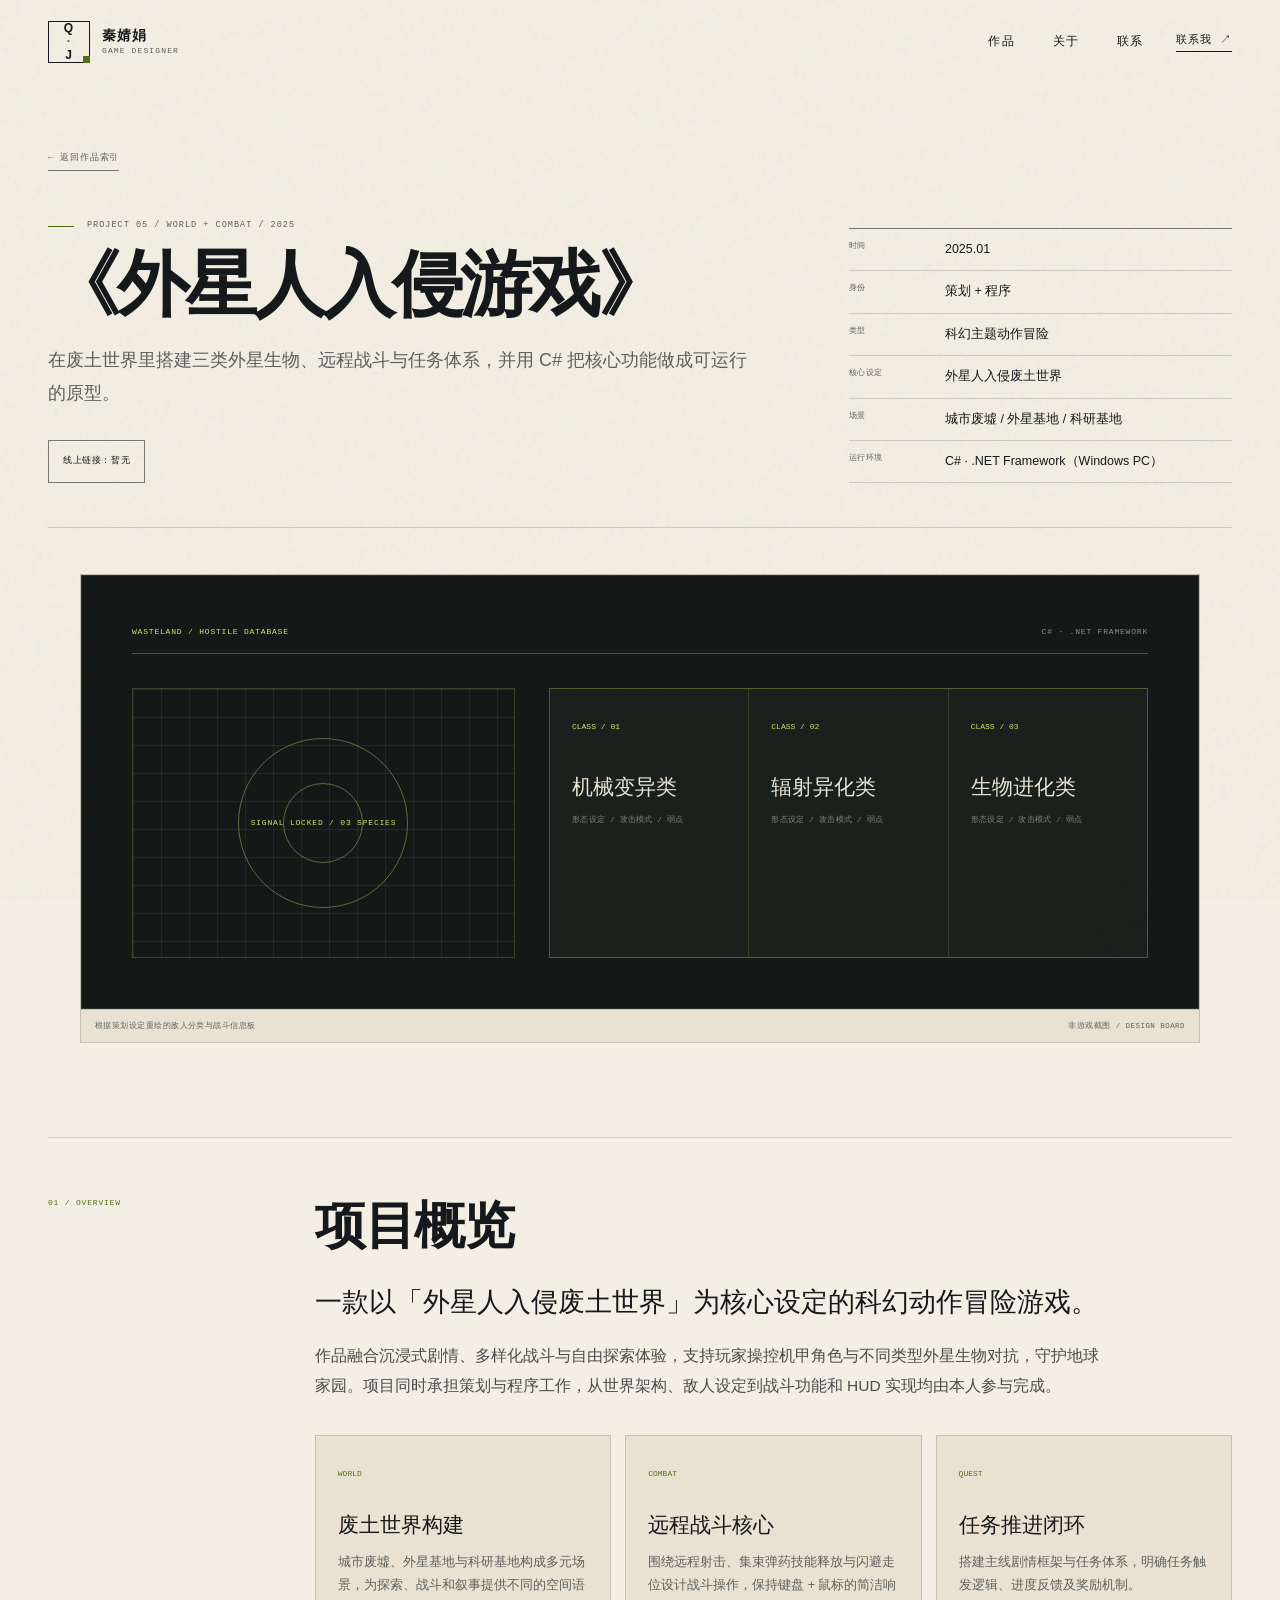
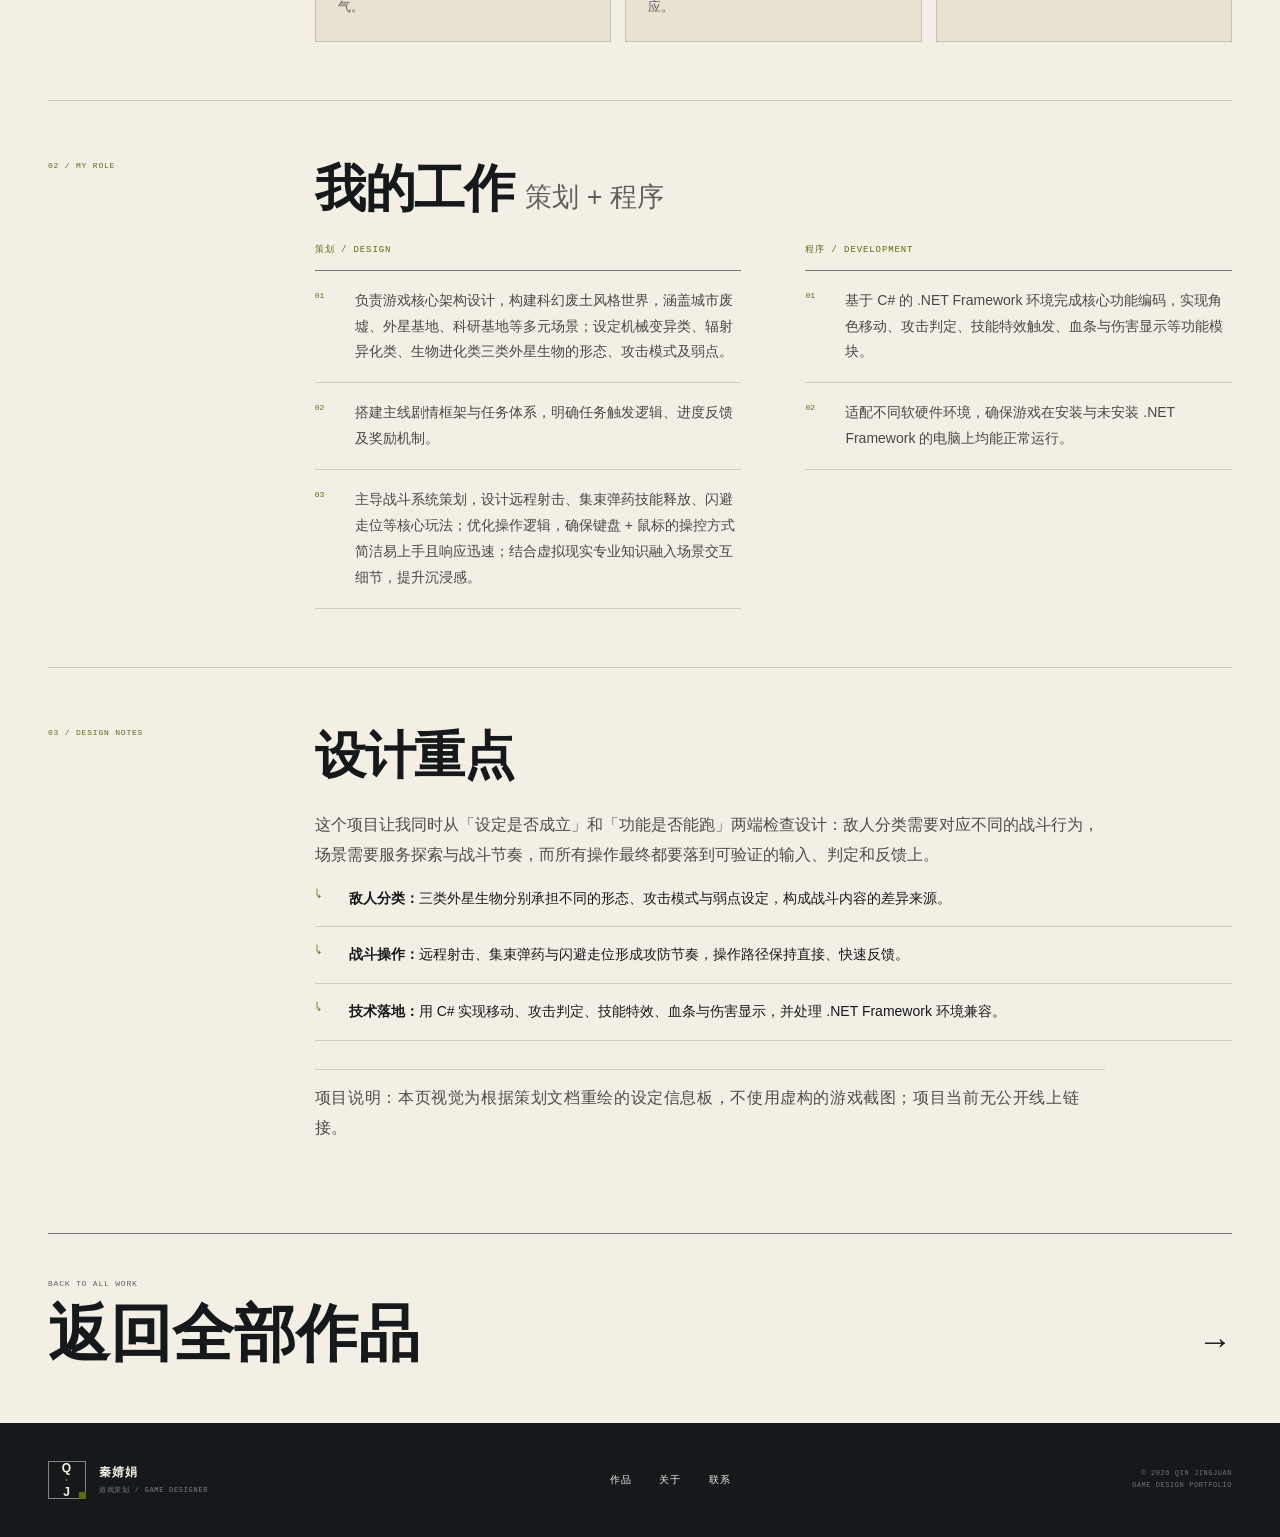
==== commit 7a01840e: "Remove internship status and trim homepage contact copy" ====
--- a/work/alien.html
+++ b/work/alien.html
@@ -27,7 +27,6 @@
         <a href="../index.html#contact">联系</a>
       </nav>
       <div class="header-actions">
-        <span class="status"><span class="status-dot" aria-hidden="true"></span>开放实习机会</span>
         <a class="nav-cta" href="../index.html#contact">联系我 <span aria-hidden="true">↗</span></a>
         <button class="menu-toggle" type="button" aria-expanded="false" aria-controls="mobile-nav">
           <span></span><span></span><span class="sr-only">打开菜单</span>
--- a/assets/css/site.css
+++ b/assets/css/site.css
@@ -3862,3 +3862,39 @@
     transform: none;
   }
 }
+
+/* 唐七七项目：演示视频 */
+.demo-video {
+  margin-top: 26px;
+  border: 1px solid var(--line-strong);
+  background: #0c0e0f;
+}
+
+.demo-video video {
+  display: block;
+  width: 100%;
+  aspect-ratio: 848 / 480;
+  object-fit: contain;
+  background: #0c0e0f;
+}
+
+.demo-video figcaption {
+  display: flex;
+  justify-content: space-between;
+  gap: 24px;
+  padding: 10px 14px;
+  border-top: 1px solid var(--line);
+  background: var(--surface);
+  font-family: var(--mono);
+  font-size: 7.5px;
+  line-height: 1.7;
+  letter-spacing: 0.06em;
+  color: var(--muted);
+}
+
+@media (max-width: 640px) {
+  .demo-video figcaption {
+    flex-direction: column;
+    gap: 4px;
+  }
+}
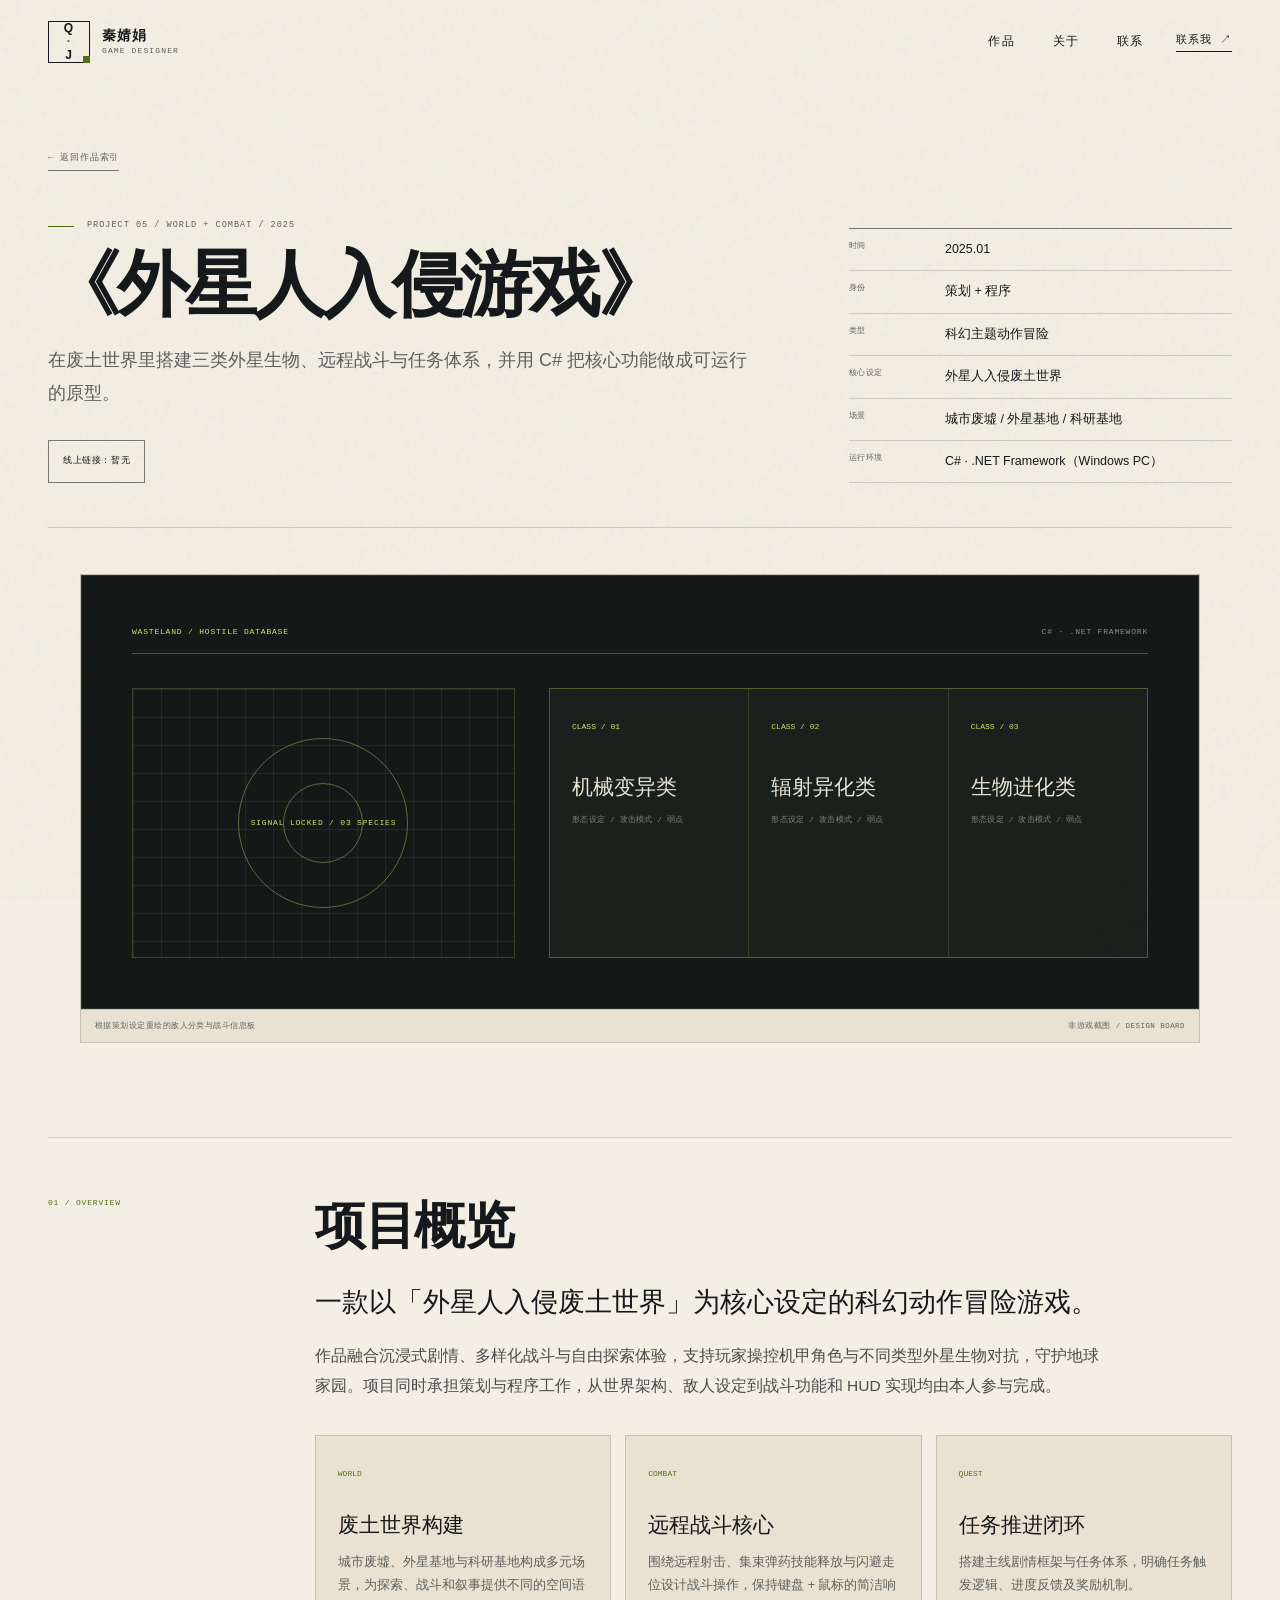
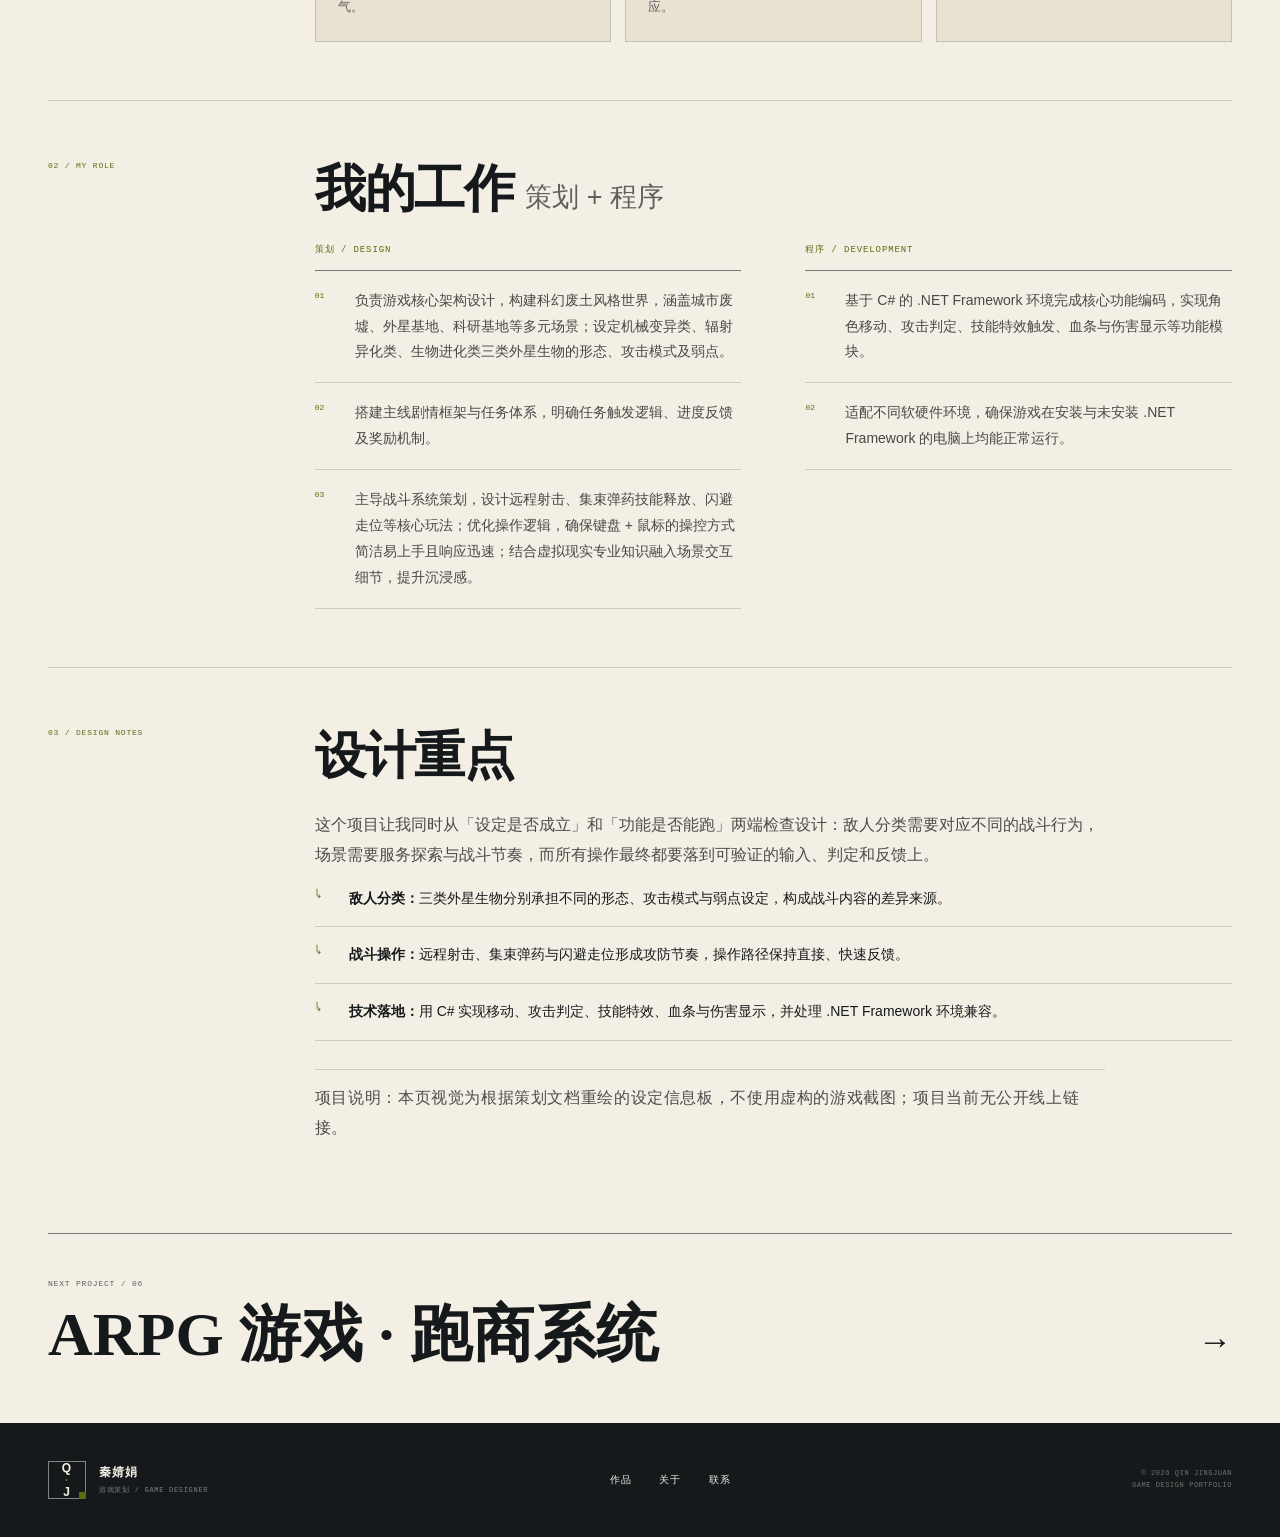
==== commit 10db6db3: "Add ARPG trade system project" ====
--- a/work/alien.html
+++ b/work/alien.html
@@ -171,8 +171,8 @@
           </div>
         </section>
 
-        <a class="next-project" href="../index.html#work">
-          <div><small>BACK TO ALL WORK</small><strong>返回全部作品</strong></div>
+        <a class="next-project" href="arpg.html">
+          <div><small>NEXT PROJECT / 06</small><strong>ARPG 游戏 · 跑商系统</strong></div>
           <span aria-hidden="true">→</span>
         </a>
       </div>
--- a/assets/css/site.css
+++ b/assets/css/site.css
@@ -3101,6 +3101,379 @@
 
 /* ---------- Responsive ---------- */
 
+.cover-arpg {
+  background:
+    radial-gradient(circle at 78% 18%, rgba(214, 145, 73, 0.18), transparent 32%),
+    linear-gradient(145deg, #212a24, #111713);
+  color: #f1eadb;
+}
+
+.arpg-grid {
+  position: absolute;
+  inset: 0;
+  background-image:
+    linear-gradient(rgba(226, 195, 147, 0.07) 1px, transparent 1px),
+    linear-gradient(90deg, rgba(226, 195, 147, 0.07) 1px, transparent 1px);
+  background-size: 36px 36px;
+  mask-image: linear-gradient(115deg, #000, transparent 78%);
+}
+
+.arpg-route-lines {
+  position: absolute;
+  inset: 0;
+  width: 100%;
+  height: 100%;
+  fill: none;
+  stroke: rgba(225, 169, 102, 0.72);
+  stroke-width: 1.2;
+}
+
+.arpg-cover-kicker {
+  position: absolute;
+  top: 16px;
+  left: 20px;
+  z-index: 2;
+  font-family: var(--mono);
+  font-size: 7px;
+  letter-spacing: 0.12em;
+  color: #d99b5d;
+}
+
+.arpg-cover-title {
+  position: absolute;
+  top: 24%;
+  left: 7%;
+  z-index: 2;
+  font-family: var(--display);
+  font-size: clamp(31px, 4.5vw, 50px);
+  font-weight: 600;
+  line-height: 0.98;
+  letter-spacing: -0.035em;
+}
+
+.arpg-cover-title em {
+  display: block;
+  margin-top: 6px;
+  font-family: var(--sans);
+  font-size: 0.34em;
+  font-style: normal;
+  font-weight: 500;
+  letter-spacing: 0.18em;
+  color: rgba(241, 234, 219, 0.54);
+}
+
+.arpg-node {
+  position: absolute;
+  z-index: 3;
+  display: flex;
+  flex-direction: column;
+  gap: 2px;
+  padding: 6px 8px;
+  border: 1px solid rgba(225, 169, 102, 0.62);
+  background: rgba(17, 23, 19, 0.9);
+  font-family: var(--mono);
+  transform: translate(-50%, -50%);
+  transition: transform 0.55s var(--ease), border-color 0.25s ease;
+}
+
+.project-card:hover .arpg-node {
+  border-color: #e1a966;
+  transform: translate(-50%, calc(-50% - 3px));
+}
+
+.arpg-node::before {
+  content: "";
+  position: absolute;
+  top: 50%;
+  left: -5px;
+  width: 7px;
+  height: 7px;
+  border-radius: 50%;
+  background: #e1a966;
+  box-shadow: 0 0 0 3px rgba(225, 169, 102, 0.17);
+  transform: translate(-50%, -50%);
+}
+
+.arpg-node b {
+  font-family: var(--sans);
+  font-size: 9px;
+  font-weight: 600;
+  letter-spacing: 0.06em;
+}
+
+.arpg-node small {
+  font-size: 5.8px;
+  letter-spacing: 0.07em;
+  color: #d99b5d;
+}
+
+.arpg-node-a {
+  top: 69%;
+  left: 13%;
+}
+
+.arpg-node-b {
+  top: 39%;
+  left: 37%;
+}
+
+.arpg-node-c {
+  top: 43%;
+  left: 59%;
+}
+
+.arpg-node-d {
+  top: 59%;
+  left: 86%;
+}
+
+.arpg-seal {
+  position: absolute;
+  top: 15px;
+  right: 18px;
+  z-index: 2;
+  display: grid;
+  place-items: center;
+  width: 42px;
+  height: 42px;
+  border: 1px solid rgba(225, 169, 102, 0.72);
+  border-radius: 50%;
+  color: #e1a966;
+  font-family: var(--mono);
+  font-size: 7px;
+  letter-spacing: 0.08em;
+}
+
+.arpg-cover-foot {
+  position: absolute;
+  right: 18px;
+  bottom: 14px;
+  left: 20px;
+  z-index: 2;
+  display: flex;
+  justify-content: space-between;
+  gap: 20px;
+  font-family: var(--mono);
+  font-size: 6px;
+  letter-spacing: 0.08em;
+  color: rgba(241, 234, 219, 0.48);
+}
+
+.project-arpg {
+  --accent: #9b511c;
+  --accent-strong: #743911;
+}
+
+.design-board-arpg {
+  --surface: #1b211d;
+  --surface-2: #242d27;
+  --line: rgba(241, 234, 219, 0.15);
+  --line-strong: rgba(241, 234, 219, 0.44);
+  --ink: #f1eadb;
+  --muted: #aaa998;
+  --accent: #d78c4d;
+  background:
+    linear-gradient(120deg, rgba(215, 140, 77, 0.08), transparent 36%),
+    #141a16;
+  color: #f1eadb;
+}
+
+.trade-cycle {
+  display: grid;
+  grid-template-columns: repeat(4, minmax(0, 1fr));
+  gap: 1px;
+  margin-bottom: 28px;
+  background: var(--line);
+  border: 1px solid var(--line);
+}
+
+.trade-step {
+  position: relative;
+  min-height: 155px;
+  padding: 18px;
+  background: var(--surface);
+}
+
+.trade-step::after {
+  content: "→";
+  position: absolute;
+  top: 17px;
+  right: -9px;
+  z-index: 2;
+  color: var(--accent);
+  font-size: 12px;
+}
+
+.trade-step:last-child::after {
+  display: none;
+}
+
+.trade-step > span {
+  font-family: var(--mono);
+  font-size: 7px;
+  letter-spacing: 0.1em;
+  color: var(--accent);
+}
+
+.trade-step h3 {
+  margin: 30px 0 8px;
+  font-family: var(--display);
+  font-size: clamp(18px, 2vw, 25px);
+  font-weight: 500;
+}
+
+.trade-step p {
+  font-family: var(--mono);
+  font-size: 7px;
+  line-height: 1.7;
+  letter-spacing: 0.03em;
+  color: var(--muted);
+}
+
+.trade-market-grid {
+  display: grid;
+  grid-template-columns: repeat(3, minmax(0, 1fr));
+  gap: 12px;
+  margin-bottom: 28px;
+}
+
+.trade-market {
+  padding: 16px;
+  border: 1px solid var(--line);
+}
+
+.trade-market span {
+  font-family: var(--mono);
+  font-size: 6.5px;
+  letter-spacing: 0.08em;
+  color: var(--accent);
+}
+
+.trade-market strong {
+  display: block;
+  margin: 15px 0 6px;
+  font-family: var(--display);
+  font-size: 18px;
+  font-weight: 500;
+}
+
+.trade-market p {
+  font-size: 10px;
+  line-height: 1.7;
+  color: var(--muted);
+}
+
+.trade-stats {
+  display: grid;
+  grid-template-columns: repeat(4, minmax(0, 1fr));
+  border-top: 1px solid var(--line-strong);
+}
+
+.trade-stats div {
+  padding: 15px 13px 0 0;
+}
+
+.trade-stats b {
+  display: block;
+  font-family: var(--display);
+  font-size: clamp(25px, 3.2vw, 39px);
+  font-weight: 500;
+  line-height: 1;
+}
+
+.trade-stats span {
+  display: block;
+  margin-top: 7px;
+  font-family: var(--mono);
+  font-size: 6.5px;
+  line-height: 1.5;
+  letter-spacing: 0.06em;
+  color: var(--muted);
+}
+
+.project-document-card {
+  margin-top: 34px;
+  border: 1px solid var(--line-strong);
+  background: var(--surface);
+}
+
+.document-file {
+  display: flex;
+  align-items: center;
+  justify-content: space-between;
+  gap: 30px;
+  padding: 24px;
+  border-bottom: 1px solid var(--line);
+}
+
+.document-file-heading {
+  display: flex;
+  align-items: center;
+  gap: 16px;
+  min-width: 0;
+}
+
+.document-file-icon {
+  flex: none;
+  display: grid;
+  place-items: center;
+  width: 44px;
+  height: 54px;
+  border: 1px solid var(--line-strong);
+  background: color-mix(in srgb, var(--accent) 8%, transparent);
+  font-family: var(--mono);
+  font-size: 7px;
+  letter-spacing: 0.04em;
+  color: var(--accent);
+}
+
+.document-file-heading strong {
+  display: block;
+  font-family: var(--display);
+  font-size: clamp(19px, 2.2vw, 28px);
+  font-weight: 500;
+  line-height: 1.3;
+}
+
+.document-file-heading span {
+  display: block;
+  margin-top: 5px;
+  font-family: var(--mono);
+  font-size: 7px;
+  letter-spacing: 0.05em;
+  color: var(--muted);
+}
+
+.document-file > .link-button {
+  flex: none;
+}
+
+.document-meta {
+  display: grid;
+  grid-template-columns: repeat(3, minmax(0, 1fr));
+}
+
+.document-meta div {
+  padding: 14px 18px;
+  border-right: 1px solid var(--line);
+}
+
+.document-meta div:last-child {
+  border-right: 0;
+}
+
+.document-meta dt {
+  font-family: var(--mono);
+  font-size: 6.5px;
+  letter-spacing: 0.08em;
+  color: var(--muted);
+}
+
+.document-meta dd {
+  margin-top: 5px;
+  font-size: 11px;
+}
+
 @media (max-width: 1180px) {
   .container,
   .header-inner {
@@ -3898,3 +4271,75 @@
     gap: 4px;
   }
 }
+
+@media (max-width: 980px) {
+  .trade-cycle,
+  .trade-stats {
+    grid-template-columns: repeat(2, minmax(0, 1fr));
+  }
+
+  .trade-step:nth-child(2)::after {
+    display: none;
+  }
+}
+
+@media (max-width: 760px) {
+  .arpg-cover-title {
+    font-size: 32px;
+  }
+
+  .arpg-node {
+    padding: 5px 6px;
+  }
+
+  .arpg-node b {
+    font-size: 8px;
+  }
+
+  .arpg-node small {
+    font-size: 5px;
+  }
+
+  .trade-cycle {
+    grid-template-columns: 1fr;
+  }
+
+  .trade-step {
+    min-height: 0;
+    padding: 15px;
+  }
+
+  .trade-step::after {
+    display: none;
+  }
+
+  .trade-step h3 {
+    margin: 14px 0 6px;
+  }
+
+  .trade-market-grid {
+    grid-template-columns: 1fr;
+  }
+
+  .trade-stats {
+    grid-template-columns: repeat(2, minmax(0, 1fr));
+  }
+
+  .document-file {
+    flex-direction: column;
+    align-items: flex-start;
+  }
+
+  .document-meta {
+    grid-template-columns: 1fr;
+  }
+
+  .document-meta div {
+    border-right: 0;
+    border-bottom: 1px solid var(--line);
+  }
+
+  .document-meta div:last-child {
+    border-bottom: 0;
+  }
+}
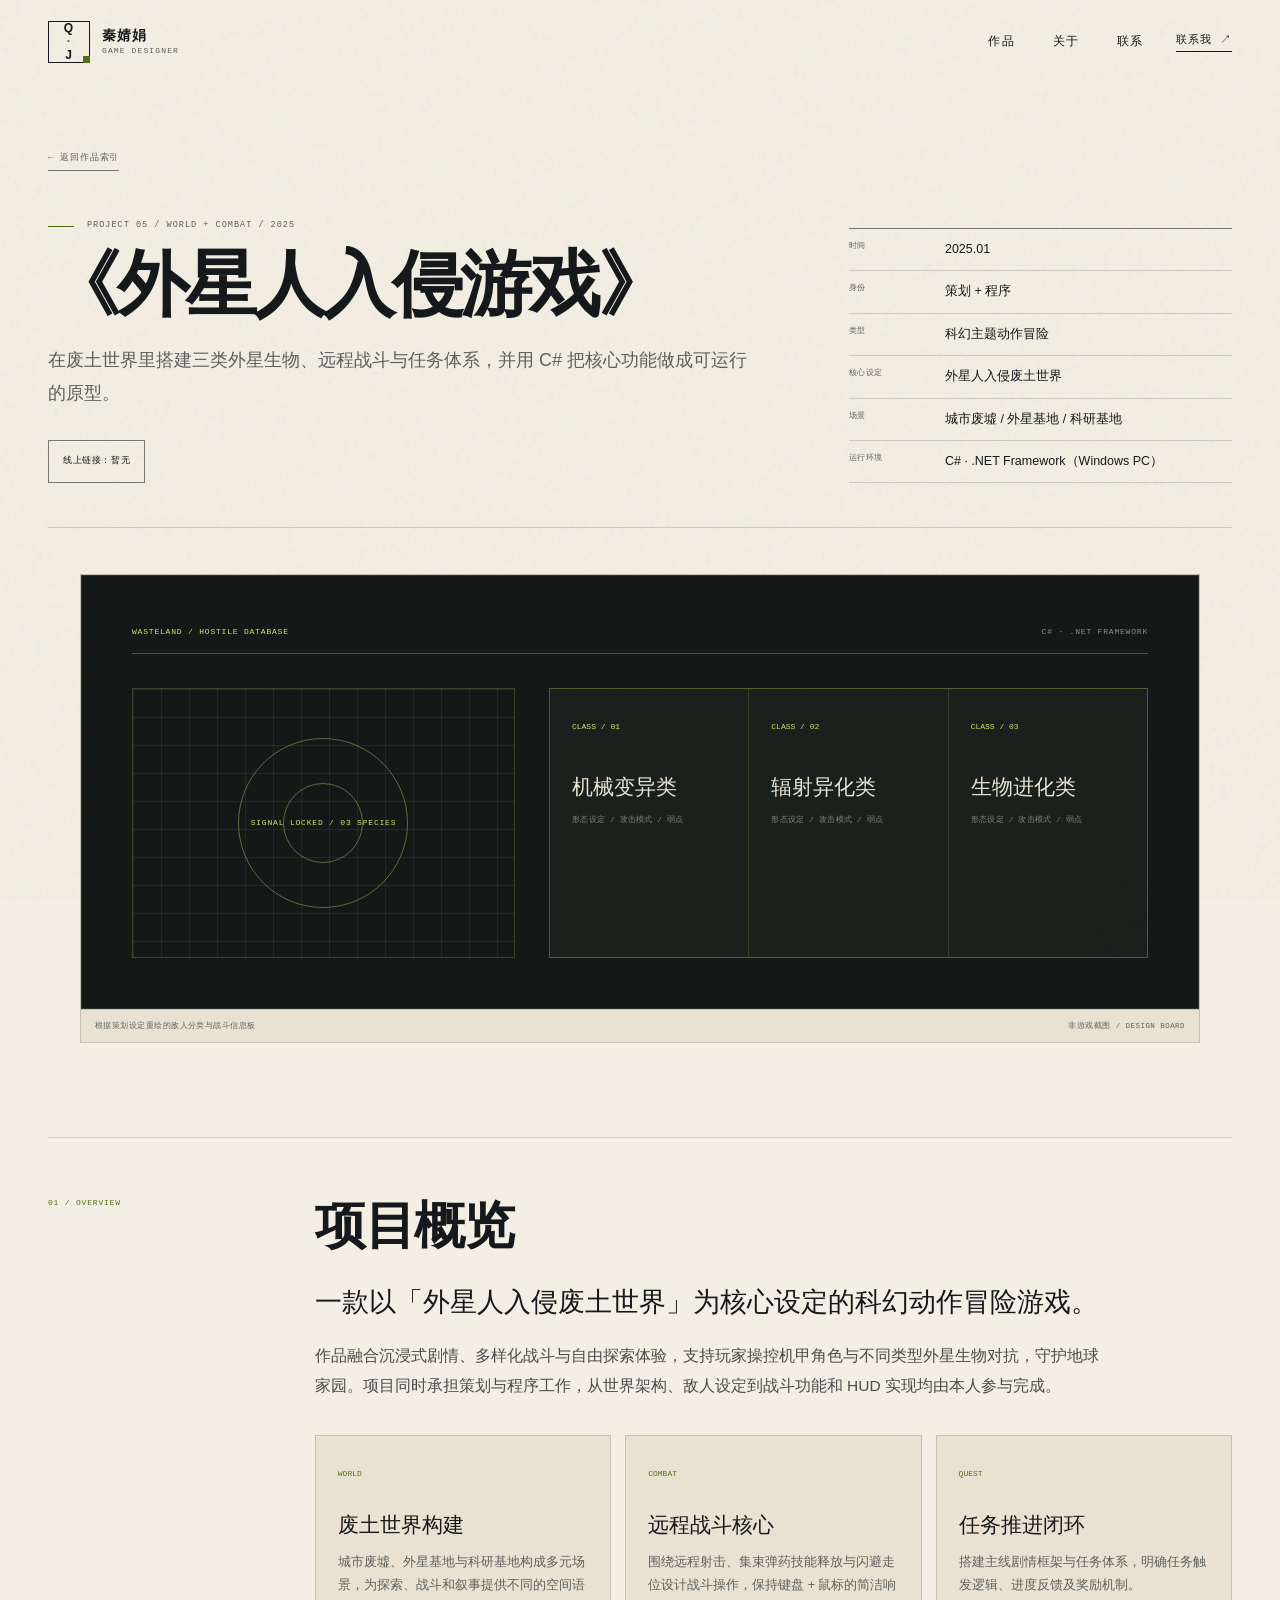
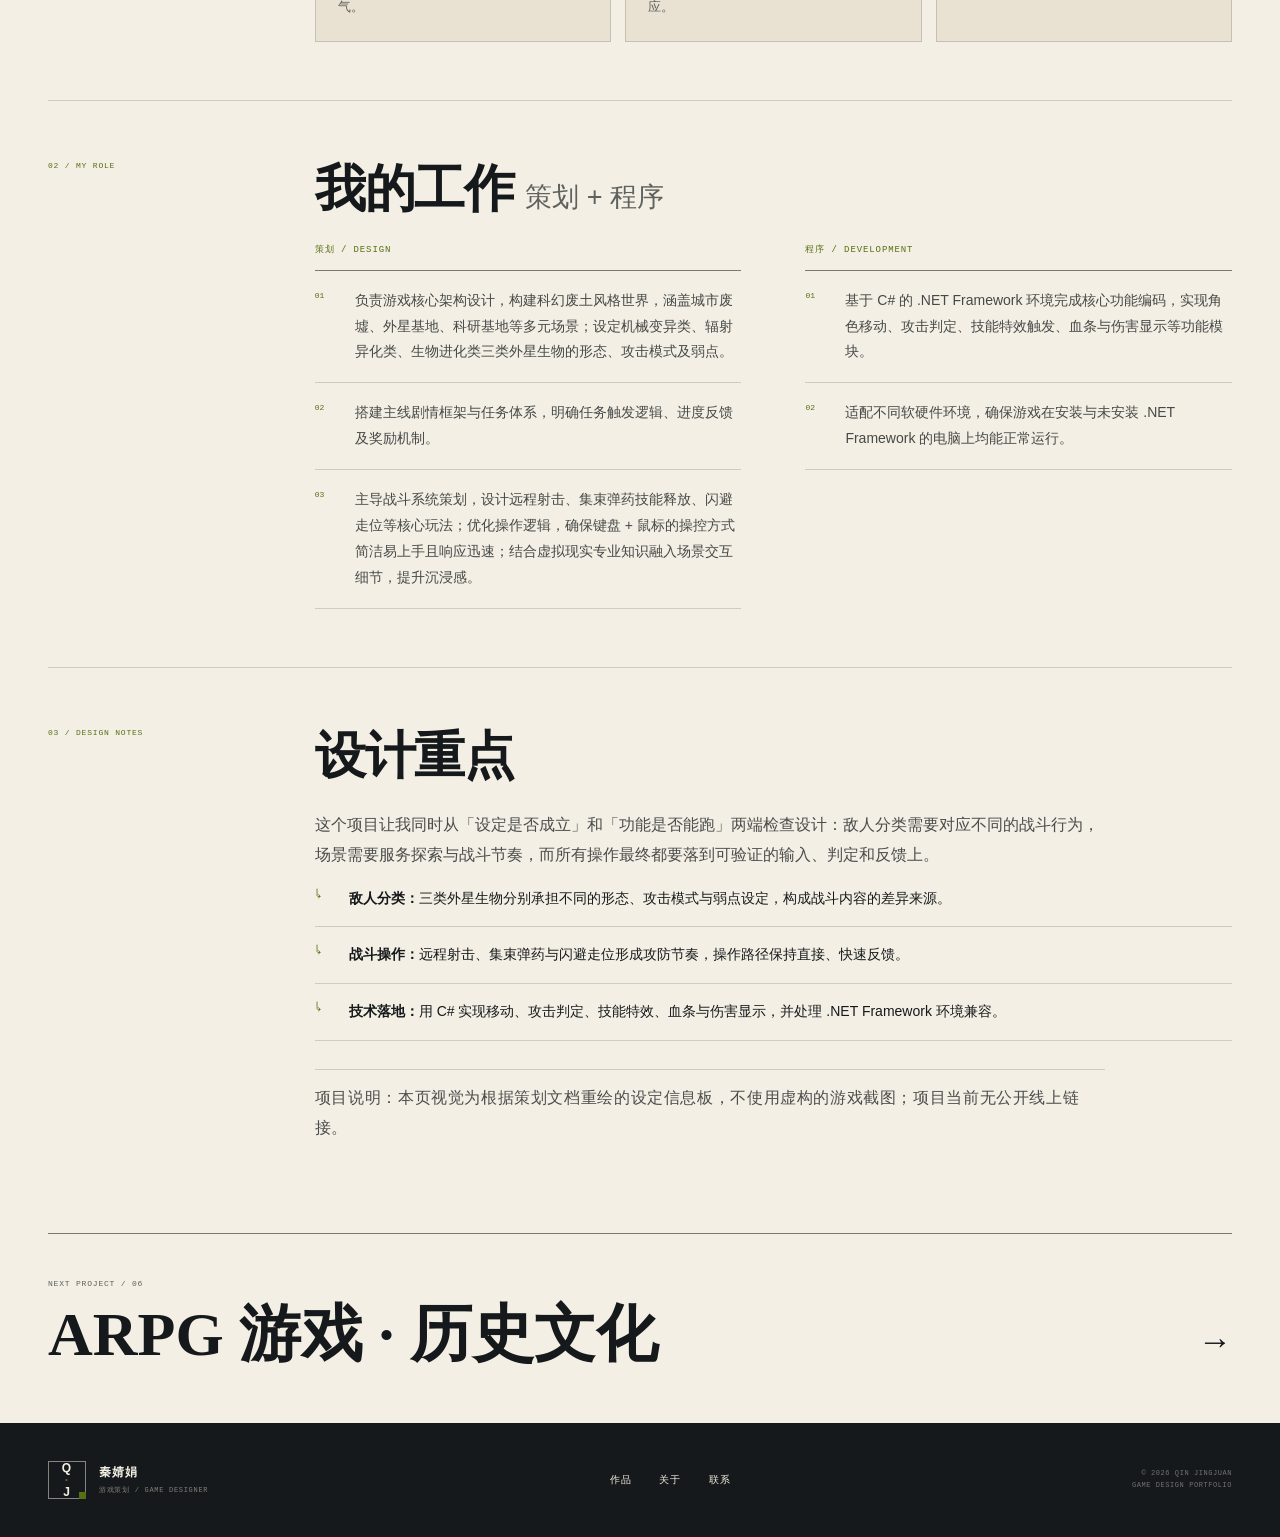
==== commit 6ce7a996: "Refine ARPG project scope and design contributions" ====
--- a/work/alien.html
+++ b/work/alien.html
@@ -172,7 +172,7 @@
         </section>
 
         <a class="next-project" href="arpg.html">
-          <div><small>NEXT PROJECT / 06</small><strong>ARPG 游戏 · 跑商系统</strong></div>
+          <div><small>NEXT PROJECT / 06</small><strong>ARPG 游戏 · 历史文化</strong></div>
           <span aria-hidden="true">→</span>
         </a>
       </div>
--- a/assets/css/site.css
+++ b/assets/css/site.css
@@ -3391,6 +3391,78 @@
   color: var(--muted);
 }
 
+.arpg-work-grid {
+  display: grid;
+  grid-template-columns: repeat(5, minmax(0, 1fr));
+  gap: 1px;
+  margin-bottom: 22px;
+  background: var(--line);
+  border: 1px solid var(--line);
+}
+
+.arpg-work-pillar {
+  min-height: 190px;
+  padding: 17px;
+  background: var(--surface);
+}
+
+.arpg-work-pillar > span {
+  font-family: var(--mono);
+  font-size: 6.5px;
+  letter-spacing: 0.08em;
+  color: var(--accent);
+}
+
+.arpg-work-pillar h3 {
+  margin: 42px 0 10px;
+  font-family: var(--display);
+  font-size: clamp(17px, 1.8vw, 22px);
+  font-weight: 500;
+  line-height: 1.25;
+}
+
+.arpg-work-pillar p {
+  font-family: var(--mono);
+  font-size: 6.8px;
+  line-height: 1.75;
+  letter-spacing: 0.03em;
+  color: var(--muted);
+}
+
+.arpg-trade-layers {
+  display: grid;
+  grid-template-columns: repeat(3, minmax(0, 1fr));
+  gap: 12px;
+  margin-bottom: 28px;
+}
+
+.arpg-trade-layers div {
+  padding: 16px;
+  border: 1px solid var(--line);
+}
+
+.arpg-trade-layers span,
+.arpg-trade-layers small {
+  display: block;
+  font-family: var(--mono);
+  font-size: 6.2px;
+  line-height: 1.55;
+  letter-spacing: 0.05em;
+  color: var(--muted);
+}
+
+.arpg-trade-layers span {
+  color: var(--accent);
+}
+
+.arpg-trade-layers strong {
+  display: block;
+  margin: 16px 0 6px;
+  font-family: var(--display);
+  font-size: 18px;
+  font-weight: 500;
+}
+
 .project-document-card {
   margin-top: 34px;
   border: 1px solid var(--line-strong);
@@ -4278,6 +4350,10 @@
     grid-template-columns: repeat(2, minmax(0, 1fr));
   }
 
+  .arpg-work-grid {
+    grid-template-columns: repeat(2, minmax(0, 1fr));
+  }
+
   .trade-step:nth-child(2)::after {
     display: none;
   }
@@ -4288,6 +4364,12 @@
     font-size: 32px;
   }
 
+  .design-board-arpg .board-head {
+    display: flex;
+    flex-direction: column;
+    gap: 6px;
+  }
+
   .arpg-node {
     padding: 5px 6px;
   }
@@ -4321,6 +4403,19 @@
     grid-template-columns: 1fr;
   }
 
+  .arpg-work-grid,
+  .arpg-trade-layers {
+    grid-template-columns: 1fr;
+  }
+
+  .arpg-work-pillar {
+    min-height: 0;
+  }
+
+  .arpg-work-pillar h3 {
+    margin-top: 22px;
+  }
+
   .trade-stats {
     grid-template-columns: repeat(2, minmax(0, 1fr));
   }
